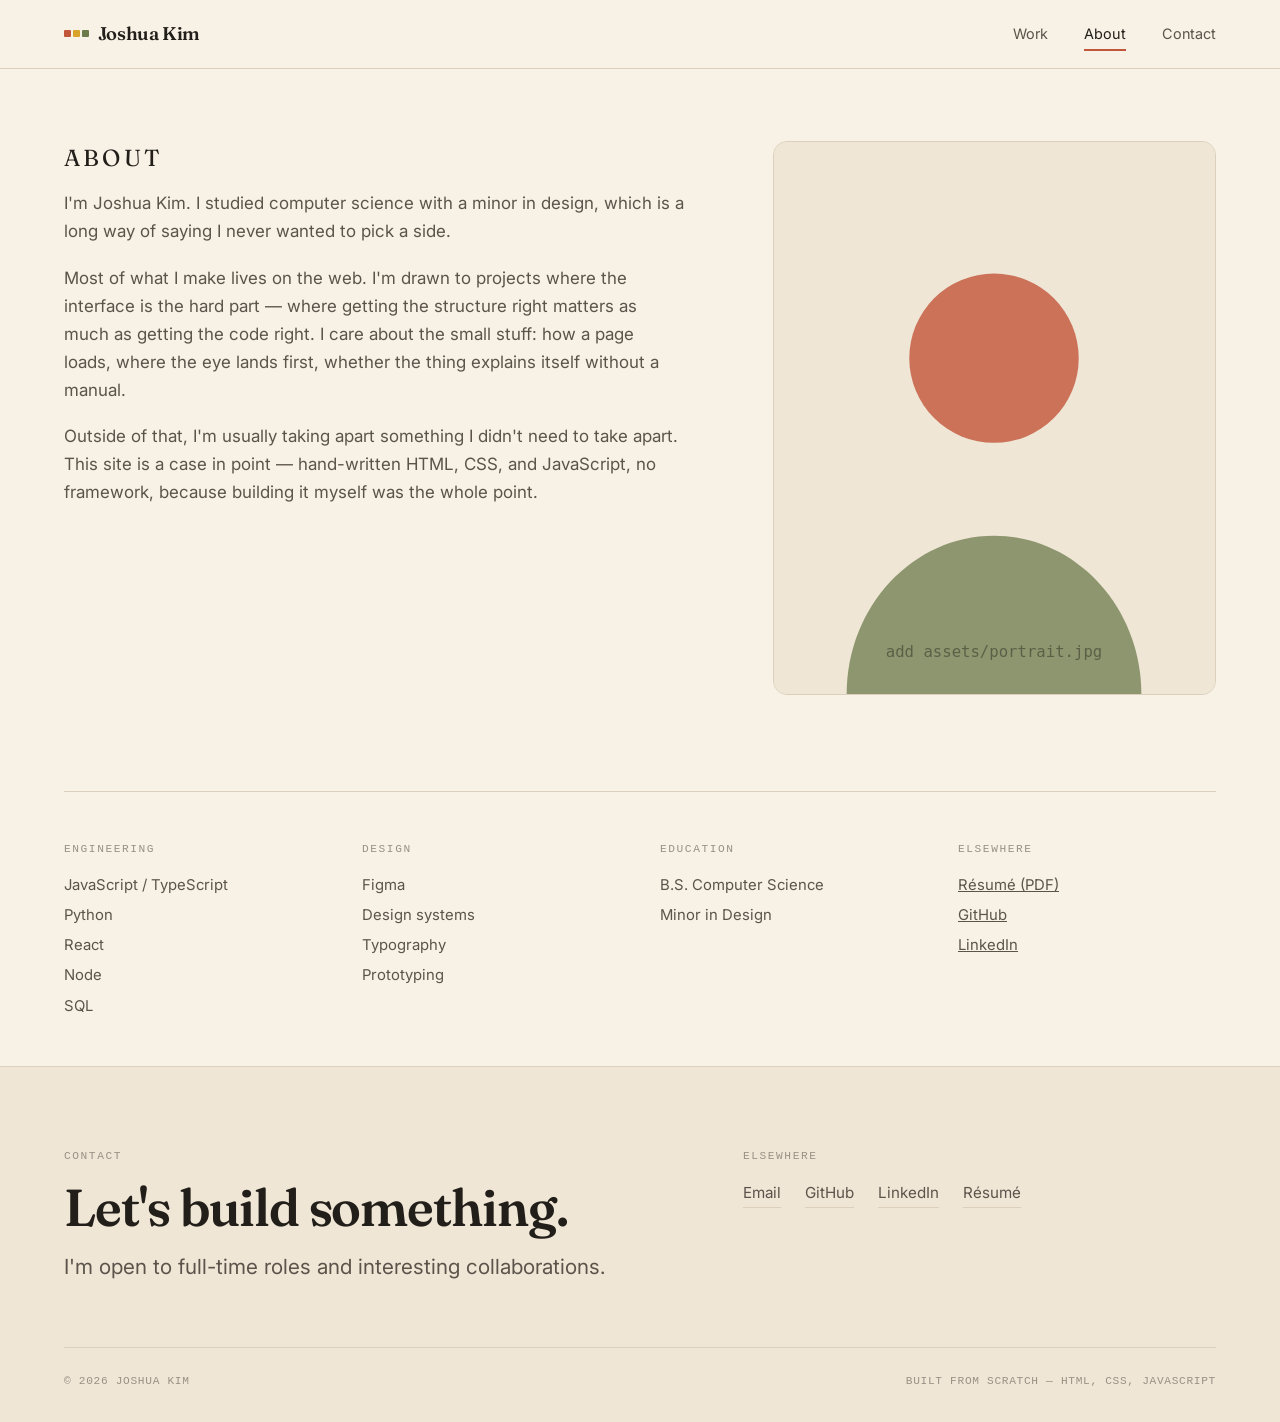
==== about.html @ 6b843e1d "Point LinkedIn links at the real profile URL taken from the resume PDF. Resume file itself is intent" ====
<!DOCTYPE html>
<html lang="en">
<head>
  <meta charset="utf-8">
  <meta name="viewport" content="width=device-width, initial-scale=1">
  <title>About — Joshua Kim</title>
  <meta name="description" content="Joshua Kim — computer science graduate with a design minor, building software with an eye for craft.">

  <link rel="canonical" href="https://joshuasiyoonkim.vercel.app/about">

  <meta property="og:title" content="About — Joshua Kim">
  <meta property="og:description" content="Computer science graduate with a design minor, building software with an eye for craft.">
  <meta property="og:type" content="profile">
  <meta property="og:url" content="https://joshuasiyoonkim.vercel.app/about">
  <meta property="og:image" content="https://joshuasiyoonkim.vercel.app/assets/og.png">
  <meta property="og:image:width" content="1200">
  <meta property="og:image:height" content="630">
  <meta name="twitter:card" content="summary_large_image">

  <link rel="icon" href="/assets/favicon.svg" type="image/svg+xml">
  <link rel="preconnect" href="https://fonts.googleapis.com">
  <link rel="preconnect" href="https://fonts.gstatic.com" crossorigin>
  <link href="https://fonts.googleapis.com/css2?family=Fraunces:ital,opsz,wght@0,9..144,400..700;1,9..144,400..700&family=Inter:wght@400;500&display=swap" rel="stylesheet">
  <link rel="stylesheet" href="/css/style.css">
</head>
<body>
  <a class="skip-link" href="#main">Skip to content</a>

  <header class="site-header">
    <div class="wrap">
      <a class="wordmark" href="/">
        <span class="blocks" aria-hidden="true"><i></i><i></i><i></i></span>
        Joshua Kim
      </a>
      <nav class="site-nav">
        <a href="/">Work</a>
        <a href="/about" aria-current="page">About</a>
        <a href="/#contact">Contact</a>
      </nav>
    </div>
  </header>

  <main id="main">
    <div class="wrap">
      <div class="about-layout">
        <div class="about-body">
          <p class="eyebrow">About</p>

          <!-- REPLACE: this is placeholder copy. Write it in your own
               voice — two or three paragraphs is plenty. -->
          <p>
            I'm Joshua Kim. I studied computer science with a minor in design,
            which is a long way of saying I never wanted to pick a side.
          </p>
          <p>
            Most of what I make lives on the web. I'm drawn to projects where
            the interface is the hard part — where getting the structure right
            matters as much as getting the code right. I care about the small
            stuff: how a page loads, where the eye lands first, whether the
            thing explains itself without a manual.
          </p>
          <p>
            Outside of that, I'm usually taking apart something I didn't need
            to take apart. This site is a case in point — hand-written HTML,
            CSS, and JavaScript, no framework, because building it myself was
            the whole point.
          </p>
        </div>

        <div class="portrait">
          <!-- REPLACE: drop a photo at assets/portrait.jpg -->
          <img src="/assets/portrait.svg" alt="Joshua Kim">
        </div>
      </div>
    </div>

    <div class="wrap">
      <div class="skill-grid">
        <div>
          <p class="eyebrow">Engineering</p>
          <ul>
            <li>JavaScript / TypeScript</li>
            <li>Python</li>
            <li>React</li>
            <li>Node</li>
            <li>SQL</li>
          </ul>
        </div>
        <div>
          <p class="eyebrow">Design</p>
          <ul>
            <li>Figma</li>
            <li>Design systems</li>
            <li>Typography</li>
            <li>Prototyping</li>
          </ul>
        </div>
        <div>
          <p class="eyebrow">Education</p>
          <ul>
            <li>B.S. Computer Science</li>
            <li>Minor in Design</li>
          </ul>
        </div>
        <div>
          <p class="eyebrow">Elsewhere</p>
          <ul>
            <li><a href="/assets/resume.pdf">Résumé (PDF)</a></li>
            <li><a href="https://github.com/joshuasiyoonkim" target="_blank" rel="noopener noreferrer">GitHub</a></li>
            <li><a href="https://www.linkedin.com/in/joshua-kim-383a74242/" target="_blank" rel="noopener noreferrer">LinkedIn</a></li>
          </ul>
        </div>
      </div>
    </div>
  </main>

  <footer class="site-footer">
    <div class="wrap">
      <div class="footer-grid">
        <div>
          <p class="eyebrow">Contact</p>
          <h2>Let's build something.</h2>
          <p class="hero-lede">
            I'm open to full-time roles and interesting collaborations.
          </p>
        </div>
        <div>
          <p class="eyebrow">Elsewhere</p>
          <div class="contact-links">
            <a href="mailto:joshuasiyoonkim@gmail.com">Email</a>
            <a href="https://github.com/joshuasiyoonkim" target="_blank" rel="noopener noreferrer">GitHub</a>
            <a href="https://www.linkedin.com/in/joshua-kim-383a74242/" target="_blank" rel="noopener noreferrer">LinkedIn</a>
            <a href="/assets/resume.pdf">Résumé</a>
          </div>
        </div>
      </div>

      <div class="colophon">
        <span>&copy; 2026 Joshua Kim</span>
        <span>Built from scratch — HTML, CSS, JavaScript</span>
      </div>
    </div>
  </footer>
</body>
</html>
---- css/style.css ----
/* ============================================================
   Joshua Kim — portfolio
   Warm & graphic: cream ground, color blocks, serif/sans pairing.

   Sections of this file:
     1.  Tokens (colors, type, spacing)
     2.  Base / reset
     3.  Layout helpers
     4.  Header + nav
     5.  Hero
     6.  Filters
     7.  Work grid
     8.  Project detail page
     9.  About page
     10. Footer
     11. Responsive
   ============================================================ */

/* ---------- 1. Tokens -------------------------------------- */
:root {
  /* Ground + ink */
  --paper:        #F7F1E6;
  --paper-2:      #EFE6D6;
  --card:         #FFFCF6;
  --ink:          #221E19;
  --ink-soft:     #5C544A;
  --ink-faint:    #9A9084;
  --rule:         #DCD0BC;

  /* Accent family — used for project color blocks */
  --clay:         #C2563A;
  --olive:        #6D7B4B;
  --mustard:      #D9A22B;
  --plum:         #7B4A62;
  --sky:          #46688F;
  --ink-accent:   #2E2A25;

  /* The site-wide primary accent */
  --accent:       var(--clay);
  --accent-ink:   #FFFCF6;

  /* Type */
  --display: "Fraunces", "Iowan Old Style", Georgia, serif;
  --sans: "Inter", -apple-system, BlinkMacSystemFont, "Segoe UI", Roboto, sans-serif;
  --mono: "SFMono-Regular", ui-monospace, Menlo, Consolas, monospace;

  /* Spacing */
  --gap: 1.5rem;
  --pad-page: clamp(1.25rem, 5vw, 4.5rem);
  --max: 1280px;

  /* Motion */
  --ease: cubic-bezier(0.2, 0.7, 0.3, 1);
}

@media (prefers-color-scheme: dark) {
  :root {
    --paper:      #17150F;
    --paper-2:    #201D16;
    --card:       #221E17;
    --ink:        #F2EADC;
    --ink-soft:   #B8AE9D;
    --ink-faint:  #7C7264;
    --rule:       #38322A;

    --clay:       #D96C4C;
    --olive:      #8B9A63;
    --mustard:    #E2AF43;
    --plum:       #9C6180;
    --sky:        #6389B5;
    --ink-accent: #E8E0D2;

    --accent-ink: #17150F;
  }
}

/* ---------- 2. Base ---------------------------------------- */
*, *::before, *::after { box-sizing: border-box; }

html { -webkit-text-size-adjust: 100%; scroll-behavior: smooth; }

body {
  margin: 0;
  background: var(--paper);
  color: var(--ink);
  font-family: var(--sans);
  font-size: 1rem;
  line-height: 1.65;
  -webkit-font-smoothing: antialiased;
  text-rendering: optimizeLegibility;
}

h1, h2, h3, h4 {
  font-family: var(--display);
  font-weight: 600;
  line-height: 1.05;
  letter-spacing: -0.02em;
  margin: 0;
  font-variation-settings: "SOFT" 20, "WONK" 1;
}

p { margin: 0 0 1.1em; }
p:last-child { margin-bottom: 0; }

a { color: inherit; }

img { max-width: 100%; height: auto; display: block; }

::selection { background: var(--accent); color: var(--accent-ink); }

:focus-visible {
  outline: 2px solid var(--accent);
  outline-offset: 3px;
  border-radius: 2px;
}

.skip-link {
  position: absolute;
  left: -9999px;
  top: 0;
  background: var(--ink);
  color: var(--paper);
  padding: 0.75rem 1.25rem;
  z-index: 100;
}
.skip-link:focus { left: 0; }

/* ---------- 3. Layout -------------------------------------- */
.wrap {
  width: 100%;
  max-width: var(--max);
  margin-inline: auto;
  padding-inline: var(--pad-page);
}

.rule {
  border: 0;
  border-top: 1px solid var(--rule);
  margin: 0;
}

/* Small mono label used above section headings */
.eyebrow {
  font-family: var(--mono);
  font-size: 0.7rem;
  letter-spacing: 0.14em;
  text-transform: uppercase;
  color: var(--ink-faint);
  margin: 0 0 0.9rem;
}

/* ---------- 4. Header -------------------------------------- */
.site-header {
  position: sticky;
  top: 0;
  z-index: 50;
  background: color-mix(in srgb, var(--paper) 88%, transparent);
  backdrop-filter: blur(10px);
  border-bottom: 1px solid var(--rule);
}

.site-header .wrap {
  display: flex;
  align-items: center;
  justify-content: space-between;
  gap: var(--gap);
  min-height: 68px;
}

.wordmark {
  font-family: var(--display);
  font-size: 1.15rem;
  font-weight: 600;
  letter-spacing: -0.02em;
  text-decoration: none;
  display: inline-flex;
  align-items: center;
  gap: 0.55rem;
}

/* The little stacked color squares next to the name */
.wordmark .blocks {
  display: inline-grid;
  grid-template-columns: repeat(3, 7px);
  gap: 2px;
}
.wordmark .blocks i { display: block; height: 7px; border-radius: 1px; }
.wordmark .blocks i:nth-child(1) { background: var(--clay); }
.wordmark .blocks i:nth-child(2) { background: var(--mustard); }
.wordmark .blocks i:nth-child(3) { background: var(--olive); }

.site-nav {
  display: flex;
  align-items: center;
  gap: clamp(1rem, 3vw, 2.25rem);
  font-size: 0.9rem;
}

.site-nav a {
  text-decoration: none;
  color: var(--ink-soft);
  padding-block: 0.4rem;
  position: relative;
  transition: color 0.2s var(--ease);
}
.site-nav a::after {
  content: "";
  position: absolute;
  left: 0; right: 0; bottom: 0.1rem;
  height: 1.5px;
  background: var(--accent);
  transform: scaleX(0);
  transform-origin: left;
  transition: transform 0.28s var(--ease);
}
.site-nav a:hover { color: var(--ink); }
.site-nav a:hover::after,
.site-nav a[aria-current="page"]::after { transform: scaleX(1); }
.site-nav a[aria-current="page"] { color: var(--ink); }

/* ---------- 5. Hero ---------------------------------------- */
.hero {
  padding-block: clamp(3.5rem, 11vw, 8rem) clamp(2.5rem, 7vw, 5rem);
}

.hero-grid {
  display: grid;
  grid-template-columns: minmax(0, 1.35fr) minmax(0, 1fr);
  gap: clamp(2rem, 6vw, 5rem);
  align-items: end;
}

.hero h1 {
  font-size: clamp(2.75rem, 9vw, 6.5rem);
  margin-bottom: 1.5rem;
}

/* The accent word inside the headline */
.hero h1 em {
  font-style: italic;
  color: var(--accent);
}

.hero-lede {
  font-size: clamp(1.05rem, 1.9vw, 1.3rem);
  color: var(--ink-soft);
  max-width: 46ch;
  line-height: 1.55;
}

.hero-meta {
  font-family: var(--mono);
  font-size: 0.72rem;
  letter-spacing: 0.1em;
  text-transform: uppercase;
  color: var(--ink-faint);
  display: grid;
  gap: 0.55rem;
  margin: 0;
}
.hero-meta > div { display: flex; gap: 0.75rem; }
.hero-meta dt { color: var(--ink-faint); min-width: 5.5rem; margin: 0; }
.hero-meta dd { color: var(--ink); margin: 0; }

/* Decorative stack of color bars */
.bar-stack {
  display: grid;
  grid-template-columns: repeat(6, 1fr);
  gap: 6px;
  height: 10px;
  margin-top: 2.5rem;
}
.bar-stack i { display: block; border-radius: 2px; }
.bar-stack i:nth-child(1) { background: var(--clay); }
.bar-stack i:nth-child(2) { background: var(--mustard); }
.bar-stack i:nth-child(3) { background: var(--olive); }
.bar-stack i:nth-child(4) { background: var(--sky); }
.bar-stack i:nth-child(5) { background: var(--plum); }
.bar-stack i:nth-child(6) { background: var(--ink-accent); }

/* ---------- 6. Filters ------------------------------------- */
.work-head {
  display: flex;
  flex-wrap: wrap;
  align-items: baseline;
  justify-content: space-between;
  gap: 1.25rem;
  padding-block: clamp(2rem, 5vw, 3.25rem) 1.5rem;
}

.work-head h2 {
  font-size: clamp(1.6rem, 3.5vw, 2.4rem);
}

.filters {
  display: flex;
  flex-wrap: wrap;
  gap: 0.5rem;
}

.filter {
  font-family: var(--sans);
  font-size: 0.8rem;
  letter-spacing: 0.01em;
  color: var(--ink-soft);
  background: transparent;
  border: 1px solid var(--rule);
  border-radius: 999px;
  padding: 0.42rem 0.95rem;
  cursor: pointer;
  transition: color 0.2s var(--ease), background 0.2s var(--ease),
              border-color 0.2s var(--ease);
}
.filter:hover {
  border-color: var(--ink-faint);
  color: var(--ink);
}
.filter[aria-pressed="true"] {
  background: var(--ink);
  border-color: var(--ink);
  color: var(--paper);
}

/* ---------- 7. Work grid ----------------------------------- */
.work-grid {
  display: grid;
  grid-template-columns: repeat(auto-fill, minmax(min(100%, 330px), 1fr));
  gap: clamp(1.5rem, 3vw, 2.5rem);
  padding: 0 0 clamp(3rem, 8vw, 6rem);
  list-style: none;
  margin: 0;
}

.card {
  position: relative;
  display: flex;
  flex-direction: column;
  background: var(--card);
  border: 1px solid var(--rule);
  border-radius: 14px;
  overflow: hidden;
  transition: transform 0.35s var(--ease), box-shadow 0.35s var(--ease),
              border-color 0.35s var(--ease);
}

.card:hover {
  transform: translateY(-5px);
  border-color: color-mix(in srgb, var(--card-accent, var(--clay)) 45%, var(--rule));
  box-shadow: 0 14px 34px -18px color-mix(in srgb, var(--ink) 55%, transparent);
}

/* The whole card is clickable via a stretched link on the title */
.card-link::after {
  content: "";
  position: absolute;
  inset: 0;
  z-index: 1;
}

.card-media {
  position: relative;
  aspect-ratio: 4 / 3;
  background: var(--card-accent, var(--clay));
  overflow: hidden;
}
.card-media img {
  width: 100%;
  height: 100%;
  object-fit: cover;
  transition: transform 0.5s var(--ease);
}
.card:hover .card-media img { transform: scale(1.035); }

.card-year {
  position: absolute;
  top: 0.85rem;
  right: 0.85rem;
  font-family: var(--mono);
  font-size: 0.68rem;
  letter-spacing: 0.08em;
  background: color-mix(in srgb, var(--card) 90%, transparent);
  color: var(--ink);
  padding: 0.22rem 0.5rem;
  border-radius: 5px;
  backdrop-filter: blur(4px);
}

.card-body {
  padding: 1.25rem 1.35rem 1.45rem;
  display: flex;
  flex-direction: column;
  gap: 0.6rem;
  flex: 1;
}

.card-body h3 {
  font-size: 1.4rem;
  letter-spacing: -0.015em;
}
.card-body h3 a { text-decoration: none; }

.card-summary {
  color: var(--ink-soft);
  font-size: 0.92rem;
  line-height: 1.55;
  flex: 1;
}

.tag-row {
  display: flex;
  flex-wrap: wrap;
  gap: 0.4rem;
  margin-top: 0.15rem;
}

.tag {
  font-family: var(--mono);
  font-size: 0.66rem;
  letter-spacing: 0.07em;
  text-transform: uppercase;
  color: var(--ink-soft);
  background: var(--paper-2);
  border-radius: 4px;
  padding: 0.22rem 0.5rem;
}

.card-cta {
  font-family: var(--mono);
  font-size: 0.7rem;
  letter-spacing: 0.1em;
  text-transform: uppercase;
  color: var(--card-accent, var(--clay));
  display: inline-flex;
  align-items: center;
  gap: 0.4rem;
  margin-top: 0.35rem;
}
.card-cta span { transition: transform 0.3s var(--ease); }
.card:hover .card-cta span { transform: translateX(4px); }

/* Shown when a filter matches nothing */
.empty {
  grid-column: 1 / -1;
  text-align: center;
  padding: 4rem 1rem;
  color: var(--ink-faint);
  font-family: var(--mono);
  font-size: 0.85rem;
  letter-spacing: 0.06em;
}

/* ---------- 8. Project detail ------------------------------ */
.back-link {
  display: inline-flex;
  align-items: center;
  gap: 0.5rem;
  font-family: var(--mono);
  font-size: 0.72rem;
  letter-spacing: 0.1em;
  text-transform: uppercase;
  color: var(--ink-soft);
  text-decoration: none;
  padding-block: clamp(1.75rem, 4vw, 3rem) 0;
  transition: color 0.2s var(--ease);
}
.back-link:hover { color: var(--accent); }
.back-link span { transition: transform 0.25s var(--ease); }
.back-link:hover span { transform: translateX(-3px); }

.project-head {
  padding-block: clamp(1.5rem, 4vw, 2.75rem) clamp(2rem, 5vw, 3.25rem);
}

.project-head h1 {
  font-size: clamp(2.25rem, 7vw, 4.75rem);
  margin-bottom: 1.1rem;
}

.project-overview {
  font-size: clamp(1.05rem, 1.8vw, 1.25rem);
  color: var(--ink-soft);
  max-width: 60ch;
  line-height: 1.6;
}

.project-hero {
  aspect-ratio: 16 / 9;
  border-radius: 16px;
  overflow: hidden;
  background: var(--project-accent, var(--clay));
  border: 1px solid var(--rule);
}
.project-hero img { width: 100%; height: 100%; object-fit: cover; }

.project-layout {
  display: grid;
  grid-template-columns: minmax(0, 1fr) 250px;
  gap: clamp(2.5rem, 6vw, 5rem);
  align-items: start;
  padding-block: clamp(2.5rem, 6vw, 4.5rem) clamp(3rem, 8vw, 6rem);
}

.project-section { margin-bottom: clamp(2.5rem, 5vw, 3.75rem); }
.project-section:last-child { margin-bottom: 0; }

.project-section h2 {
  font-size: clamp(1.4rem, 2.8vw, 2rem);
  margin-bottom: 0.9rem;
}

.project-section p {
  color: var(--ink-soft);
  max-width: 68ch;
  font-size: 1.02rem;
}

.project-section figure { margin: 1.75rem 0 0; }
.project-section figure img {
  width: 100%;
  border-radius: 12px;
  border: 1px solid var(--rule);
  background: var(--paper-2);
}
.project-section figcaption {
  font-family: var(--mono);
  font-size: 0.72rem;
  letter-spacing: 0.04em;
  color: var(--ink-faint);
  margin-top: 0.7rem;
}

/* Sidebar */
.project-aside {
  position: sticky;
  top: 92px;
  display: grid;
  gap: 1.75rem;
  font-size: 0.9rem;
}

.aside-block h3 {
  font-family: var(--mono);
  font-size: 0.68rem;
  font-weight: 500;
  letter-spacing: 0.14em;
  text-transform: uppercase;
  color: var(--ink-faint);
  margin-bottom: 0.6rem;
}

.aside-block p { color: var(--ink); font-size: 0.95rem; }

.stack-list {
  list-style: none;
  margin: 0;
  padding: 0;
  display: flex;
  flex-wrap: wrap;
  gap: 0.4rem;
}

.btn-row { display: grid; gap: 0.6rem; }

.btn {
  display: inline-flex;
  align-items: center;
  justify-content: space-between;
  gap: 0.75rem;
  padding: 0.7rem 1rem;
  border-radius: 8px;
  border: 1px solid var(--ink);
  background: var(--ink);
  color: var(--paper);
  text-decoration: none;
  font-size: 0.88rem;
  transition: color 0.22s var(--ease), background 0.22s var(--ease),
              border-color 0.22s var(--ease);
}
.btn:hover { background: var(--accent); border-color: var(--accent); color: var(--accent-ink); }

.btn.secondary {
  background: transparent;
  color: var(--ink);
  border-color: var(--rule);
}
.btn.secondary:hover {
  background: transparent;
  border-color: var(--accent);
  color: var(--accent);
}

/* Prev / next project navigation */
.project-nav {
  display: grid;
  grid-template-columns: 1fr 1fr;
  gap: 1px;
  background: var(--rule);
  border-block: 1px solid var(--rule);
}
.project-nav a {
  background: var(--paper);
  padding: clamp(1.5rem, 4vw, 2.5rem) var(--pad-page);
  text-decoration: none;
  transition: background 0.25s var(--ease);
}
.project-nav a:hover { background: var(--paper-2); }
.project-nav .dir {
  font-family: var(--mono);
  font-size: 0.68rem;
  letter-spacing: 0.12em;
  text-transform: uppercase;
  color: var(--ink-faint);
  display: block;
  margin-bottom: 0.4rem;
}
.project-nav .name {
  font-family: var(--display);
  font-size: clamp(1.1rem, 2.2vw, 1.5rem);
  font-weight: 600;
}
.project-nav a.next { text-align: right; }
.project-nav a.is-empty { pointer-events: none; opacity: 0.35; }

/* ---------- 9. About --------------------------------------- */
.about-layout {
  display: grid;
  grid-template-columns: minmax(0, 1.4fr) minmax(0, 1fr);
  gap: clamp(2.5rem, 7vw, 5.5rem);
  padding-block: clamp(2.5rem, 6vw, 4.5rem) clamp(3rem, 8vw, 6rem);
  align-items: start;
}

.about-body p {
  font-size: 1.06rem;
  color: var(--ink-soft);
  max-width: 62ch;
}
.about-body p:first-of-type {
  font-size: clamp(1.15rem, 2.2vw, 1.45rem);
  color: var(--ink);
  line-height: 1.5;
  font-family: var(--display);
  font-weight: 400;
}

.portrait {
  border-radius: 14px;
  overflow: hidden;
  border: 1px solid var(--rule);
  background: var(--paper-2);
  aspect-ratio: 4 / 5;
}
.portrait img { width: 100%; height: 100%; object-fit: cover; }

.skill-grid {
  display: grid;
  grid-template-columns: repeat(auto-fit, minmax(180px, 1fr));
  gap: 2rem 2.5rem;
  padding-block: clamp(2rem, 5vw, 3rem);
  border-top: 1px solid var(--rule);
}
.skill-grid ul {
  list-style: none;
  margin: 0;
  padding: 0;
  display: grid;
  gap: 0.35rem;
  color: var(--ink-soft);
  font-size: 0.93rem;
}

/* ---------- 10. Footer ------------------------------------- */
.site-footer {
  border-top: 1px solid var(--rule);
  background: var(--paper-2);
  padding-block: clamp(3rem, 7vw, 5rem) 2rem;
}

.footer-grid {
  display: grid;
  grid-template-columns: minmax(0, 1.3fr) minmax(0, 1fr);
  gap: clamp(2rem, 5vw, 4rem);
  align-items: start;
}

.footer-grid h2 {
  font-size: clamp(1.9rem, 5vw, 3.25rem);
  margin-bottom: 1rem;
}

.contact-links {
  display: flex;
  flex-wrap: wrap;
  gap: 1.5rem;
  font-size: 0.95rem;
}
.contact-links a {
  color: var(--ink-soft);
  text-decoration: none;
  border-bottom: 1px solid var(--rule);
  padding-bottom: 2px;
  transition: color 0.2s var(--ease), border-color 0.2s var(--ease);
}
.contact-links a:hover { color: var(--accent); border-color: var(--accent); }

.colophon {
  margin-top: clamp(2.5rem, 6vw, 4rem);
  padding-top: 1.5rem;
  border-top: 1px solid var(--rule);
  display: flex;
  flex-wrap: wrap;
  justify-content: space-between;
  gap: 1rem;
  font-family: var(--mono);
  font-size: 0.7rem;
  letter-spacing: 0.06em;
  color: var(--ink-faint);
  text-transform: uppercase;
}

/* ---------- 11. Responsive --------------------------------- */
@media (max-width: 900px) {
  .hero-grid,
  .project-layout,
  .about-layout,
  .footer-grid {
    grid-template-columns: minmax(0, 1fr);
  }
  .project-aside {
    position: static;
    grid-template-columns: repeat(auto-fit, minmax(160px, 1fr));
    padding-top: 2rem;
    border-top: 1px solid var(--rule);
  }
  .about-layout .portrait { max-width: 320px; }
}

@media (max-width: 600px) {
  .site-nav { gap: 1.1rem; font-size: 0.85rem; }
  .work-head { flex-direction: column; align-items: flex-start; }
  .project-nav { grid-template-columns: 1fr; }
  .project-nav a.next { text-align: left; }
}

@media (prefers-reduced-motion: reduce) {
  *, *::before, *::after {
    animation-duration: 0.01ms !important;
    transition-duration: 0.01ms !important;
    scroll-behavior: auto !important;
  }
  .card:hover { transform: none; }
}
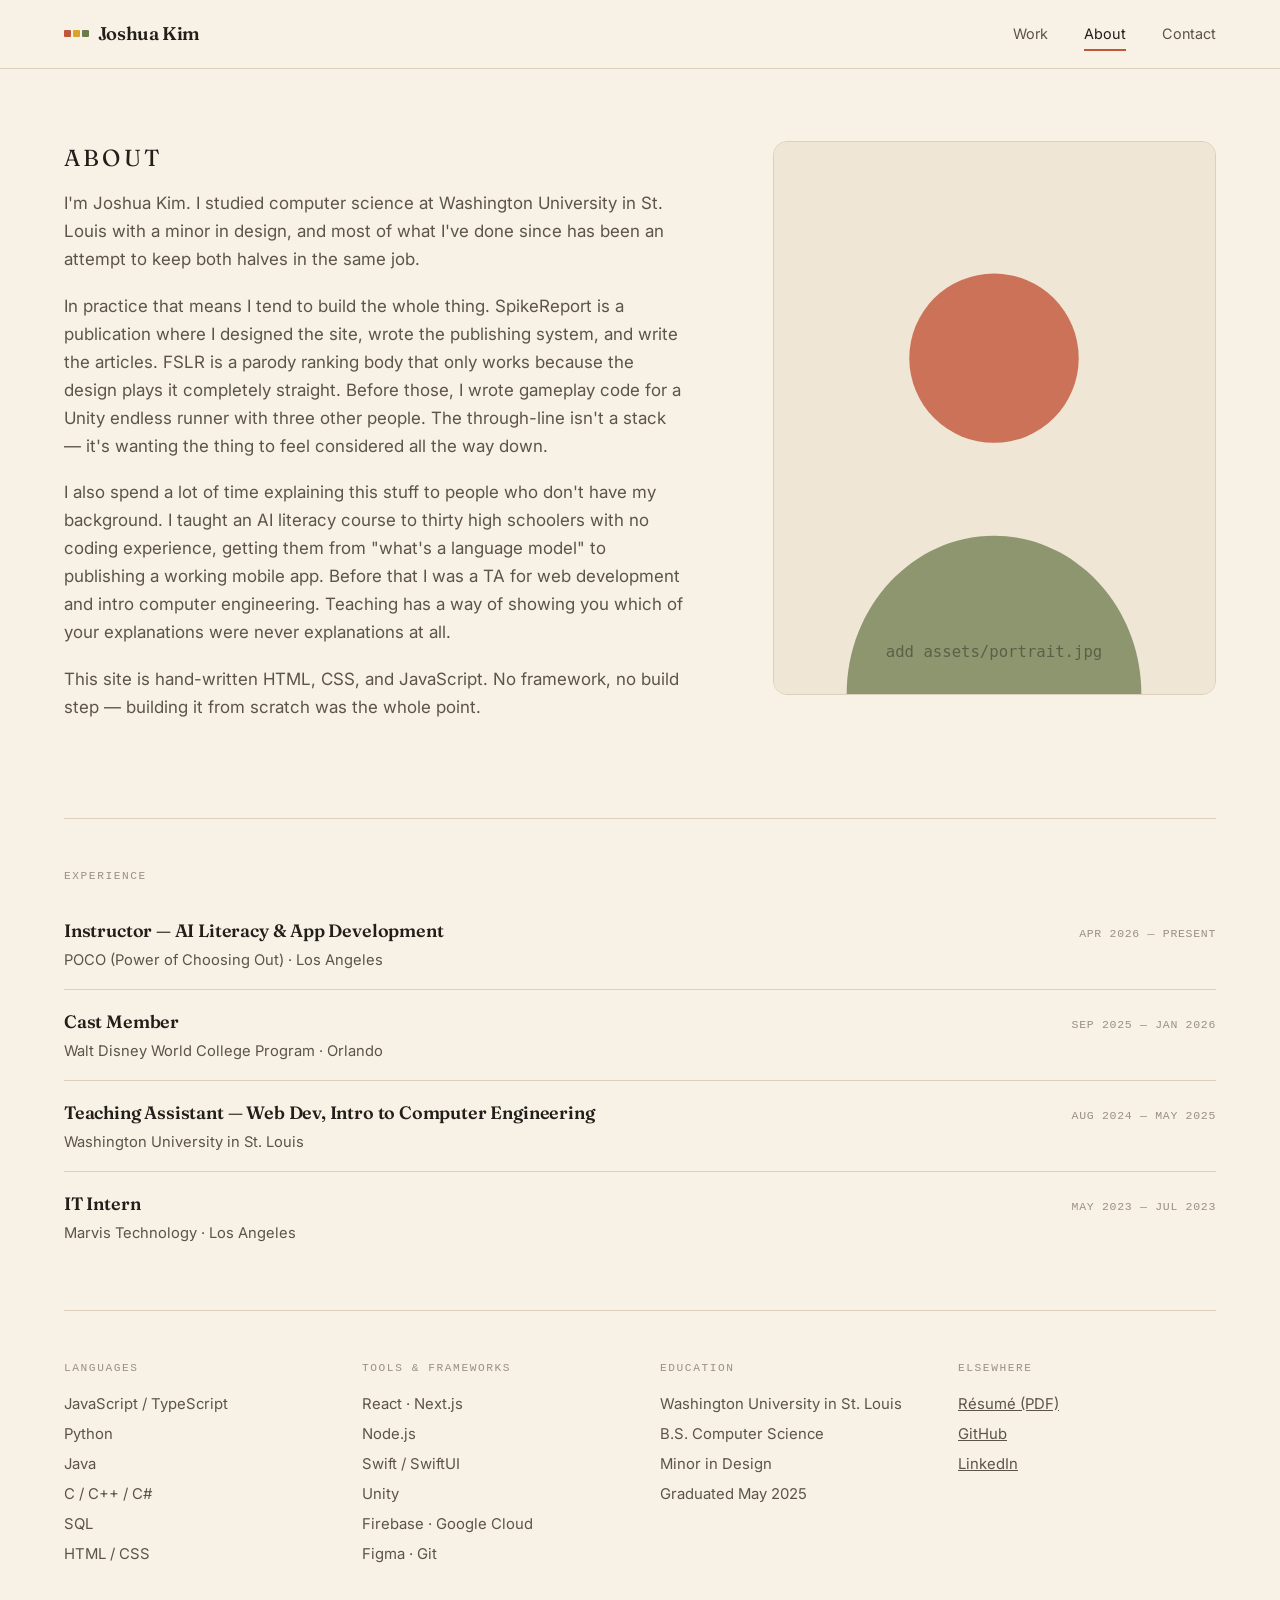
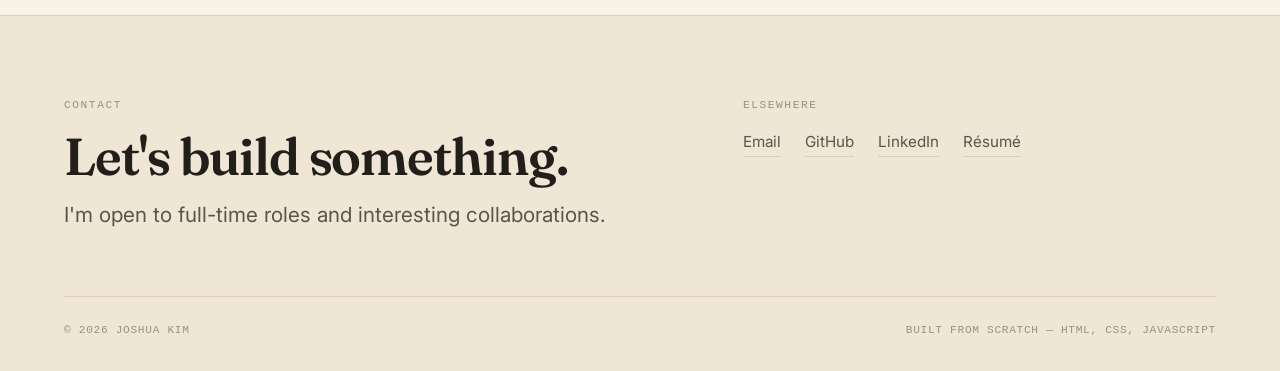
==== commit c64a591c: "Rewrite about page from resume facts Replaces placeholder bio and invented skill lists with real con" ====
--- a/about.html
+++ b/about.html
@@ -46,24 +46,35 @@
         <div class="about-body">
           <p class="eyebrow">About</p>
 
-          <!-- REPLACE: this is placeholder copy. Write it in your own
-               voice — two or three paragraphs is plenty. -->
+          <!-- DRAFT — written from your résumé. Every fact here is from that
+               document, but the voice is my best approximation of yours.
+               Read it as a starting point and make it sound like you. -->
           <p>
-            I'm Joshua Kim. I studied computer science with a minor in design,
-            which is a long way of saying I never wanted to pick a side.
+            I'm Joshua Kim. I studied computer science at Washington University
+            in St. Louis with a minor in design, and most of what I've done
+            since has been an attempt to keep both halves in the same job.
           </p>
           <p>
-            Most of what I make lives on the web. I'm drawn to projects where
-            the interface is the hard part — where getting the structure right
-            matters as much as getting the code right. I care about the small
-            stuff: how a page loads, where the eye lands first, whether the
-            thing explains itself without a manual.
+            In practice that means I tend to build the whole thing. SpikeReport
+            is a publication where I designed the site, wrote the publishing
+            system, and write the articles. FSLR is a parody ranking body that
+            only works because the design plays it completely straight. Before
+            those, I wrote gameplay code for a Unity endless runner with three
+            other people. The through-line isn't a stack — it's wanting the
+            thing to feel considered all the way down.
           </p>
           <p>
-            Outside of that, I'm usually taking apart something I didn't need
-            to take apart. This site is a case in point — hand-written HTML,
-            CSS, and JavaScript, no framework, because building it myself was
-            the whole point.
+            I also spend a lot of time explaining this stuff to people who
+            don't have my background. I taught an AI literacy course to thirty
+            high schoolers with no coding experience, getting them from
+            "what's a language model" to publishing a working mobile app. Before
+            that I was a TA for web development and intro computer engineering.
+            Teaching has a way of showing you which of your explanations were
+            never explanations at all.
+          </p>
+          <p>
+            This site is hand-written HTML, CSS, and JavaScript. No framework,
+            no build step — building it from scratch was the whole point.
           </p>
         </div>
 
@@ -75,31 +86,63 @@
     </div>
 
     <div class="wrap">
+      <!-- Experience — kept short on purpose. The résumé carries the detail. -->
+      <div class="experience">
+        <p class="eyebrow">Experience</p>
+        <ol class="exp-list">
+          <li>
+            <span class="exp-role">Instructor — AI Literacy &amp; App Development</span>
+            <span class="exp-org">POCO (Power of Choosing Out) · Los Angeles</span>
+            <span class="exp-when">Apr 2026 — Present</span>
+          </li>
+          <li>
+            <span class="exp-role">Cast Member</span>
+            <span class="exp-org">Walt Disney World College Program · Orlando</span>
+            <span class="exp-when">Sep 2025 — Jan 2026</span>
+          </li>
+          <li>
+            <span class="exp-role">Teaching Assistant — Web Dev, Intro to Computer Engineering</span>
+            <span class="exp-org">Washington University in St. Louis</span>
+            <span class="exp-when">Aug 2024 — May 2025</span>
+          </li>
+          <li>
+            <span class="exp-role">IT Intern</span>
+            <span class="exp-org">Marvis Technology · Los Angeles</span>
+            <span class="exp-when">May 2023 — Jul 2023</span>
+          </li>
+        </ol>
+      </div>
+
       <div class="skill-grid">
         <div>
-          <p class="eyebrow">Engineering</p>
+          <p class="eyebrow">Languages</p>
           <ul>
             <li>JavaScript / TypeScript</li>
             <li>Python</li>
-            <li>React</li>
-            <li>Node</li>
+            <li>Java</li>
+            <li>C / C++ / C#</li>
             <li>SQL</li>
+            <li>HTML / CSS</li>
           </ul>
         </div>
         <div>
-          <p class="eyebrow">Design</p>
+          <p class="eyebrow">Tools &amp; frameworks</p>
           <ul>
-            <li>Figma</li>
-            <li>Design systems</li>
-            <li>Typography</li>
-            <li>Prototyping</li>
+            <li>React · Next.js</li>
+            <li>Node.js</li>
+            <li>Swift / SwiftUI</li>
+            <li>Unity</li>
+            <li>Firebase · Google Cloud</li>
+            <li>Figma · Git</li>
           </ul>
         </div>
         <div>
           <p class="eyebrow">Education</p>
           <ul>
+            <li>Washington University in St. Louis</li>
             <li>B.S. Computer Science</li>
             <li>Minor in Design</li>
+            <li>Graduated May 2025</li>
           </ul>
         </div>
         <div>
--- a/css/style.css
+++ b/css/style.css
@@ -651,6 +651,60 @@
   aspect-ratio: 4 / 5;
 }
 .portrait img { width: 100%; height: 100%; object-fit: cover; }
+
+/* Experience list */
+.experience {
+  padding-block: clamp(2rem, 5vw, 3rem);
+  border-top: 1px solid var(--rule);
+}
+
+.exp-list {
+  list-style: none;
+  margin: 0;
+  padding: 0;
+  display: grid;
+  gap: 0;
+}
+
+.exp-list li {
+  display: grid;
+  grid-template-columns: minmax(0, 1fr) auto;
+  gap: 0.15rem 1.5rem;
+  padding-block: 1.05rem;
+  border-bottom: 1px solid var(--rule);
+  align-items: baseline;
+}
+.exp-list li:last-child { border-bottom: 0; }
+
+.exp-role {
+  font-family: var(--display);
+  font-size: 1.12rem;
+  font-weight: 600;
+  letter-spacing: -0.01em;
+  grid-column: 1;
+}
+
+.exp-org {
+  color: var(--ink-soft);
+  font-size: 0.92rem;
+  grid-column: 1;
+}
+
+.exp-when {
+  grid-column: 2;
+  grid-row: 1 / span 2;
+  font-family: var(--mono);
+  font-size: 0.72rem;
+  letter-spacing: 0.06em;
+  text-transform: uppercase;
+  color: var(--ink-faint);
+  white-space: nowrap;
+}
+
+@media (max-width: 560px) {
+  .exp-list li { grid-template-columns: minmax(0, 1fr); }
+  .exp-when { grid-column: 1; grid-row: auto; margin-top: 0.35rem; }
+}
 
 .skill-grid {
   display: grid;
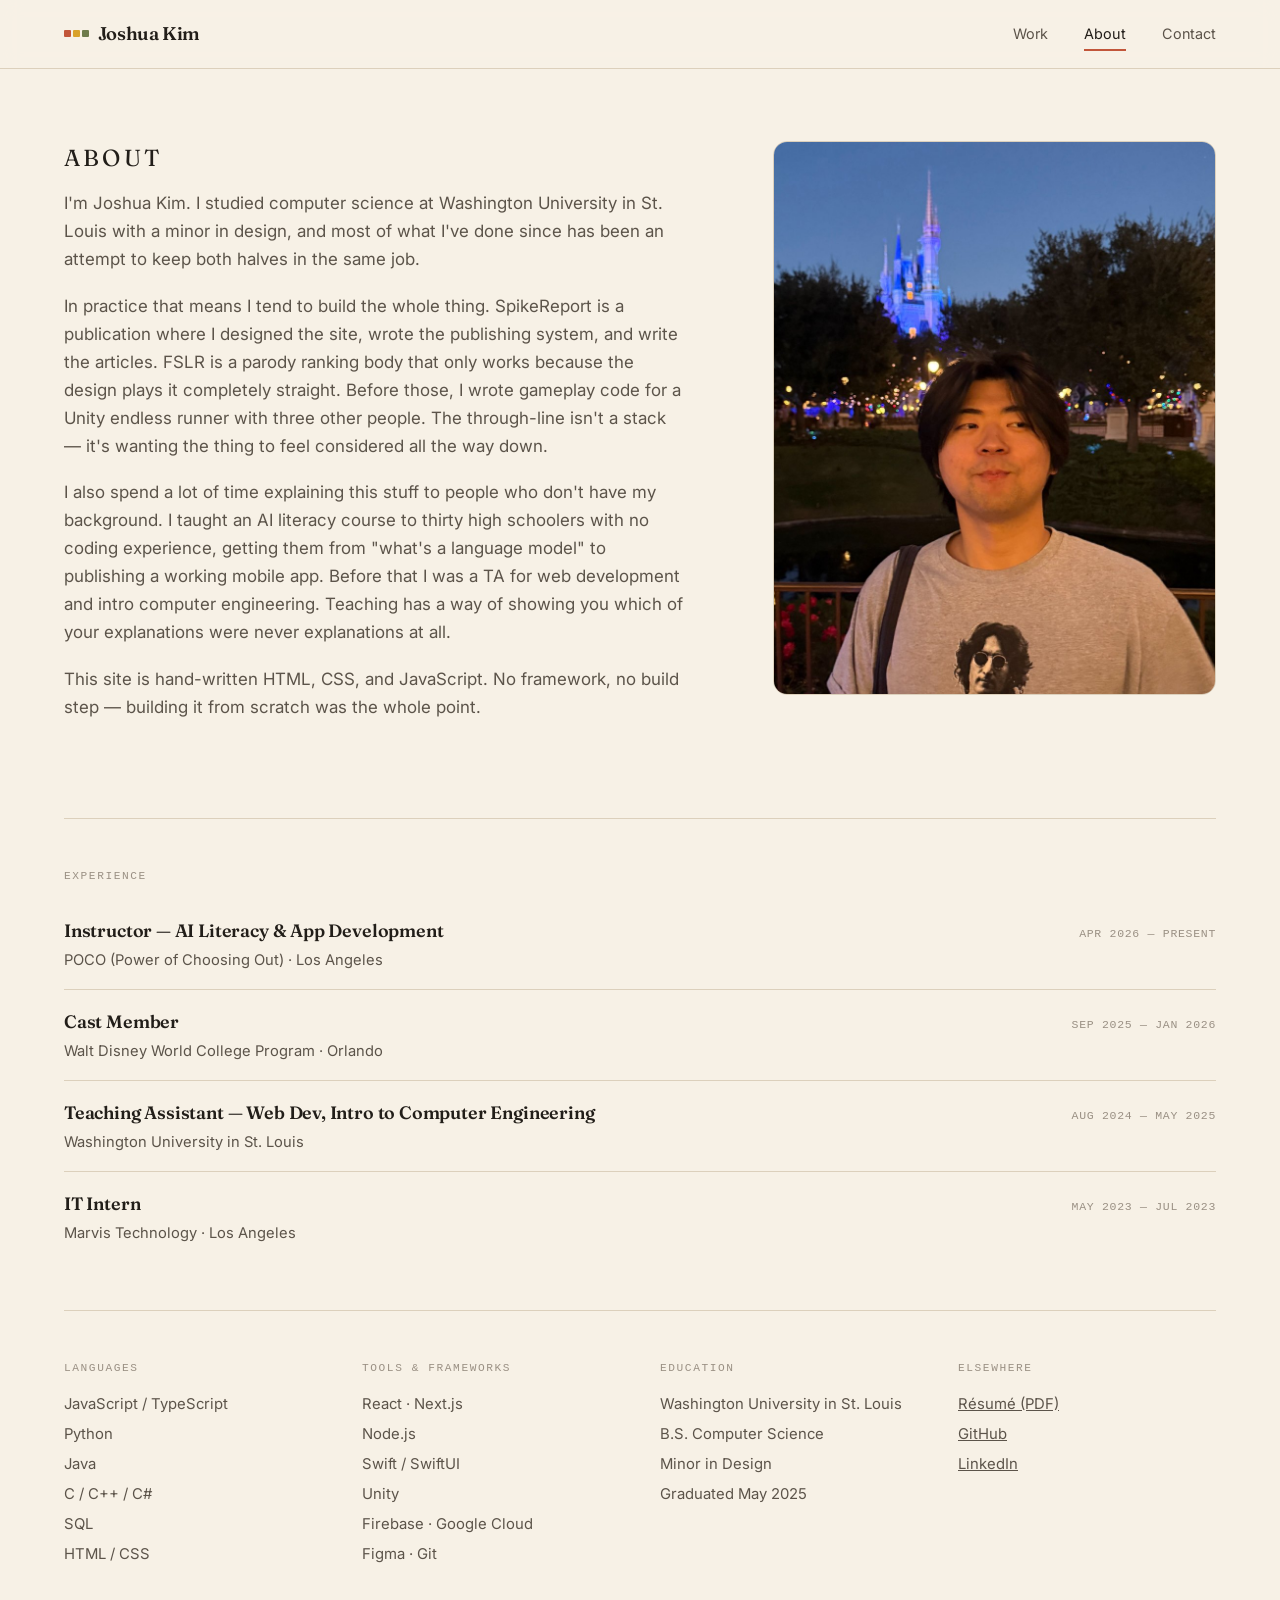
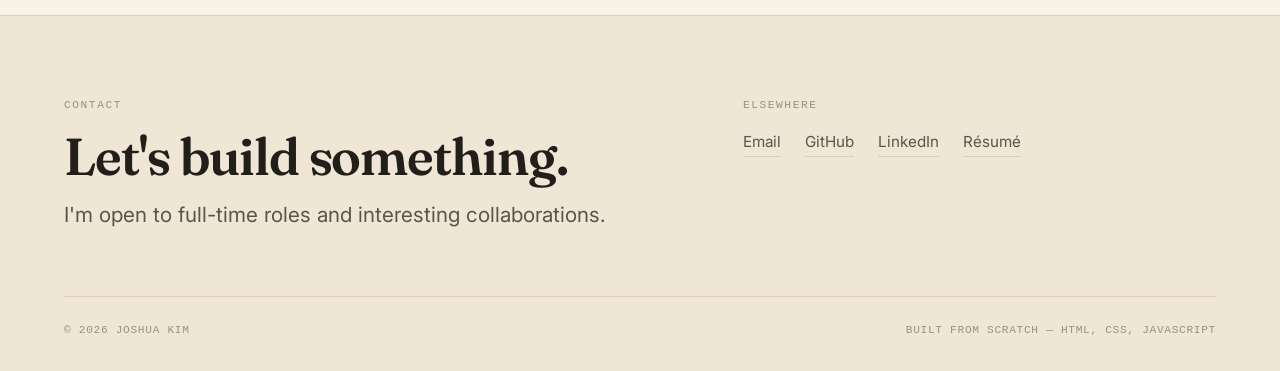
==== commit 1a4db497: "Add real portrait and publish resume Portrait cropped from 2160x2880 to a 900x1125 4:5 frame matchin" ====
--- a/about.html
+++ b/about.html
@@ -79,8 +79,9 @@
         </div>
 
         <div class="portrait">
-          <!-- REPLACE: drop a photo at assets/portrait.jpg -->
-          <img src="/assets/portrait.svg" alt="Joshua Kim">
+          <img src="/assets/portrait.jpg"
+               alt="Joshua Kim outside Cinderella Castle at Walt Disney World"
+               width="900" height="1125" loading="lazy">
         </div>
       </div>
     </div>
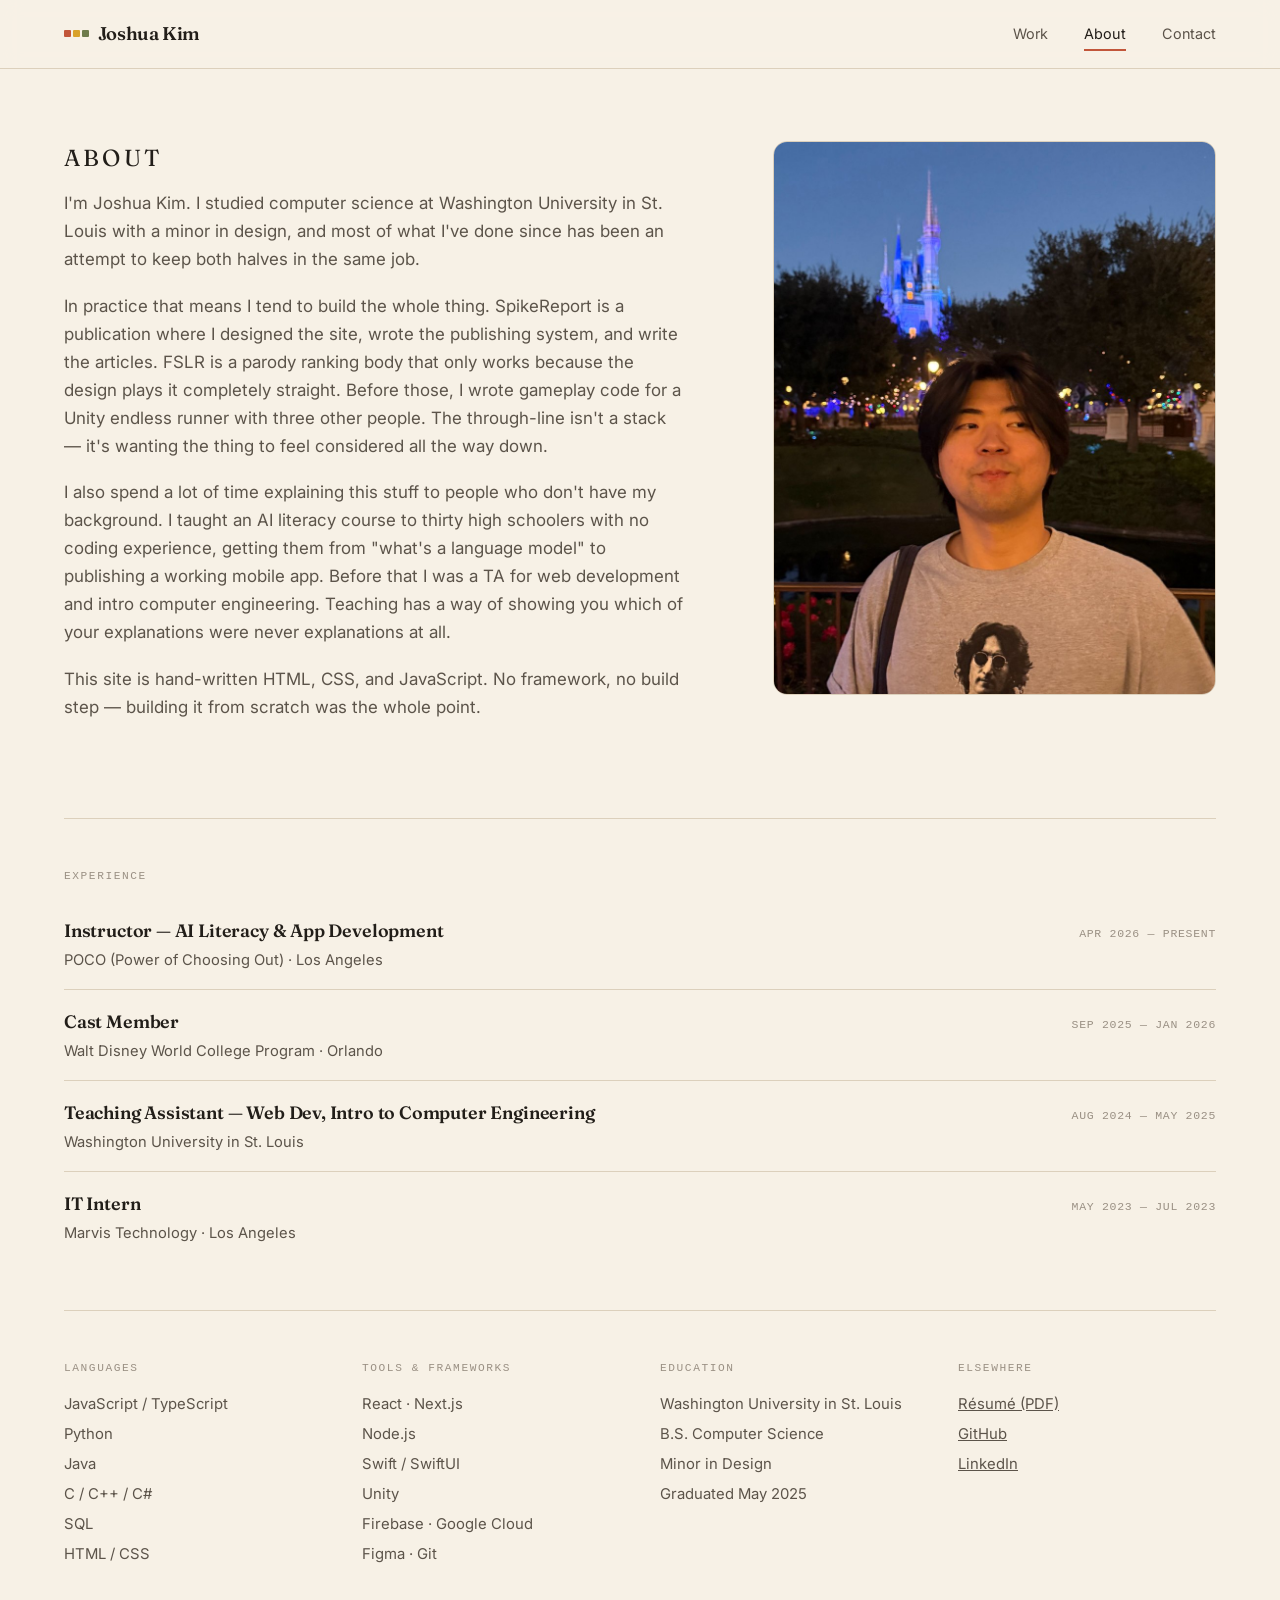
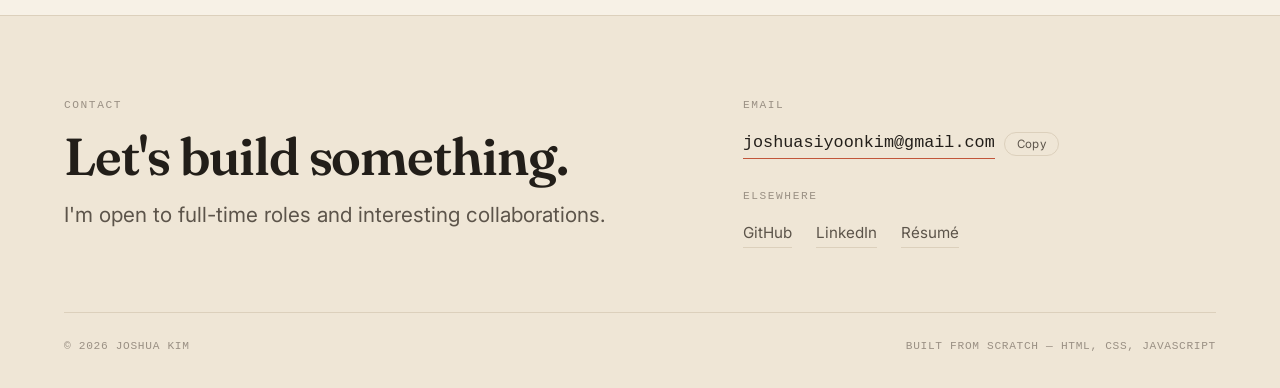
==== commit 9eef3e3a: "Show the email address instead of hiding it behind a link The footer linked the word "Email" via mai" ====
--- a/about.html
+++ b/about.html
@@ -169,9 +169,13 @@
           </p>
         </div>
         <div>
+          <p class="eyebrow">Email</p>
+          <p class="email-row">
+            <a class="email-link" href="mailto:joshuasiyoonkim@gmail.com">joshuasiyoonkim@gmail.com</a>
+          </p>
+
           <p class="eyebrow">Elsewhere</p>
           <div class="contact-links">
-            <a href="mailto:joshuasiyoonkim@gmail.com">Email</a>
             <a href="https://github.com/joshuasiyoonkim" target="_blank" rel="noopener noreferrer">GitHub</a>
             <a href="https://www.linkedin.com/in/joshua-kim-383a74242/" target="_blank" rel="noopener noreferrer">LinkedIn</a>
             <a href="/assets/resume.pdf">Résumé</a>
@@ -185,5 +189,6 @@
       </div>
     </div>
   </footer>
+  <script src="/js/contact.js"></script>
 </body>
 </html>
--- a/css/style.css
+++ b/css/style.css
@@ -406,11 +406,15 @@
   flex: 1;
 }
 
+/* This is a <ul>, so the UA default list padding and markers have to go —
+   without the reset the tags sit 40px right of the title and summary. */
 .tag-row {
+  list-style: none;
+  margin: 0;
+  padding: 0;
   display: flex;
   flex-wrap: wrap;
   gap: 0.4rem;
-  margin-top: 0.15rem;
 }
 
 .tag {
@@ -740,6 +744,52 @@
 .footer-grid h2 {
   font-size: clamp(1.9rem, 5vw, 3.25rem);
   margin-bottom: 1rem;
+}
+
+/* Email — shown in full, with an optional copy button added by
+   js/contact.js. Works without JavaScript; the button just won't appear. */
+.email-row {
+  display: flex;
+  align-items: center;
+  flex-wrap: wrap;
+  gap: 0.6rem;
+  margin: 0 0 1.75rem;
+}
+
+.email-link {
+  font-family: var(--mono);
+  font-size: clamp(0.9rem, 1.6vw, 1.05rem);
+  color: var(--ink);
+  text-decoration: none;
+  border-bottom: 1px solid var(--accent);
+  padding-bottom: 2px;
+  word-break: break-all;
+  transition: color 0.2s var(--ease);
+}
+.email-link:hover { color: var(--accent); }
+
+.copy-btn {
+  font-family: var(--sans);
+  font-size: 0.72rem;
+  letter-spacing: 0.04em;
+  color: var(--ink-soft);
+  background: transparent;
+  border: 1px solid var(--rule);
+  border-radius: 999px;
+  padding: 0.25rem 0.7rem;
+  cursor: pointer;
+  white-space: nowrap;
+  transition: color 0.2s var(--ease), border-color 0.2s var(--ease),
+              background 0.2s var(--ease);
+}
+.copy-btn:hover {
+  color: var(--ink);
+  border-color: var(--ink-faint);
+}
+.copy-btn.is-copied {
+  background: var(--accent);
+  border-color: var(--accent);
+  color: var(--accent-ink);
 }
 
 .contact-links {
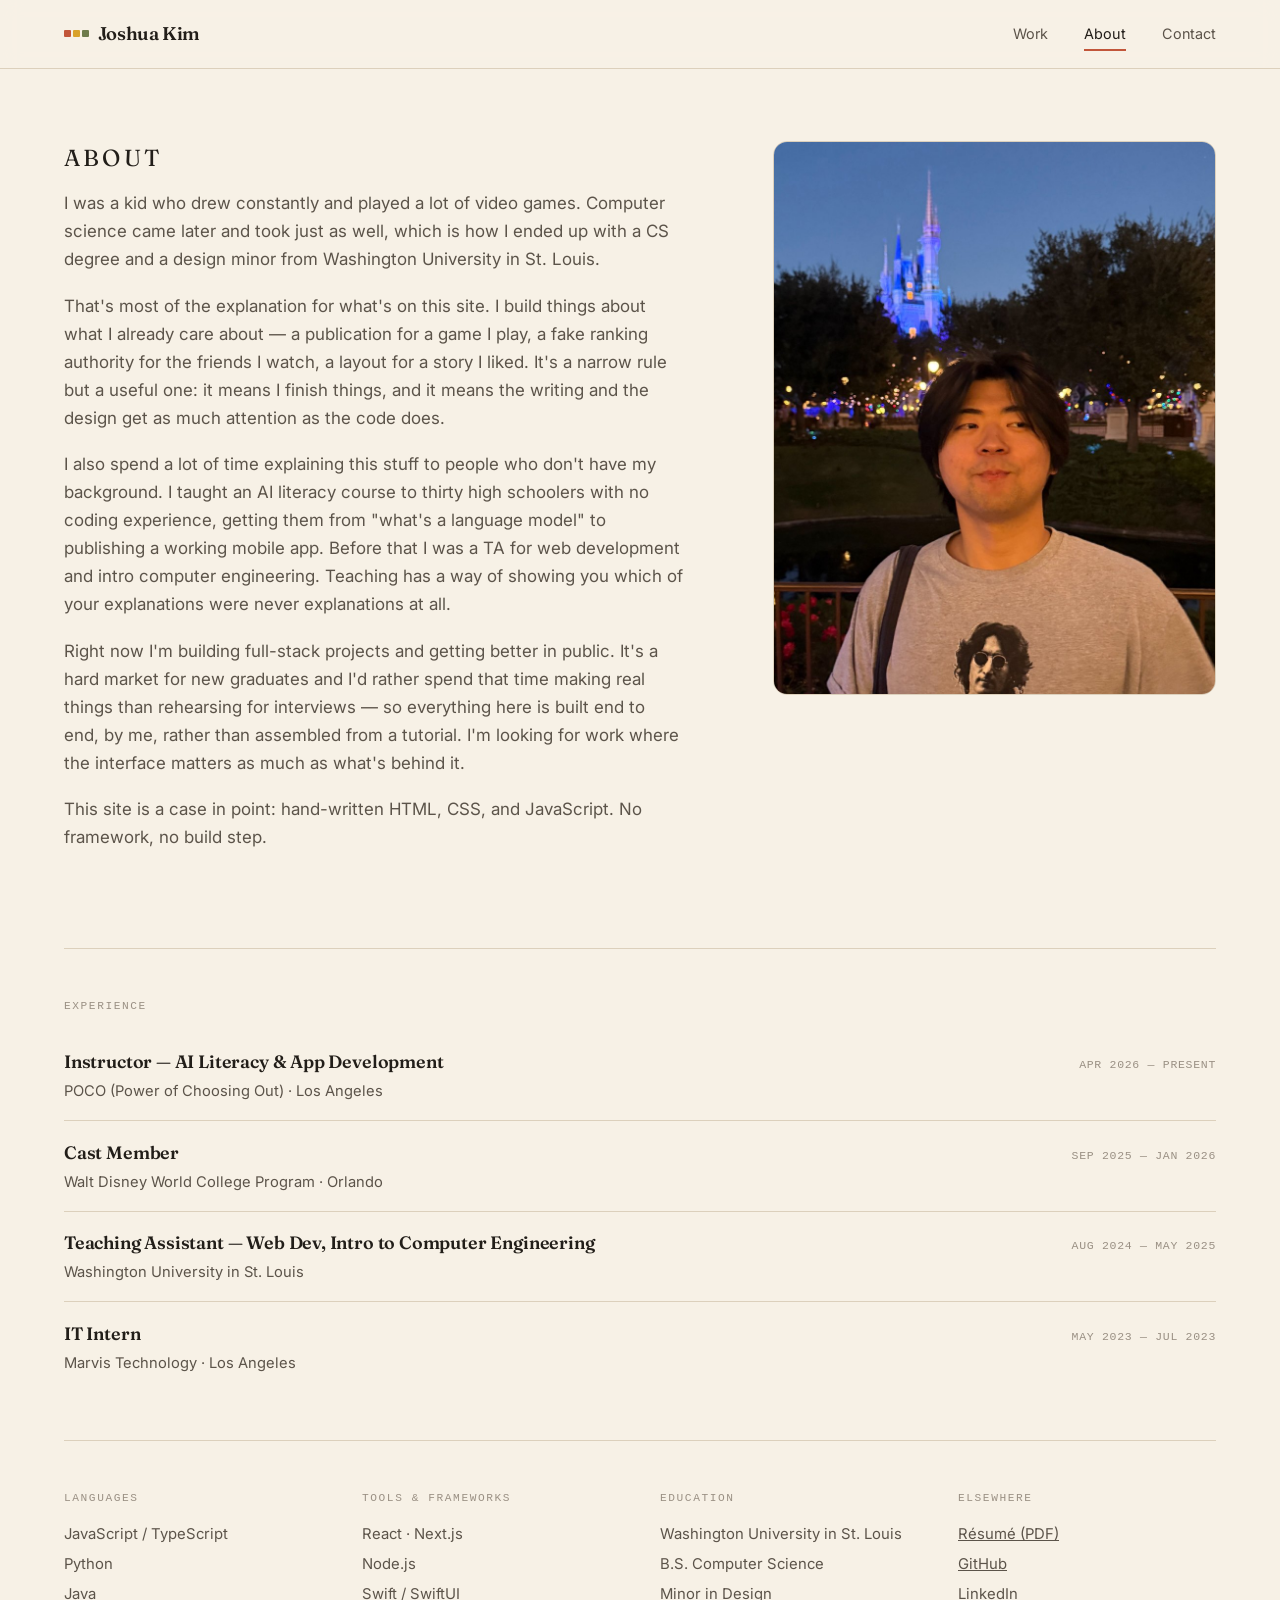
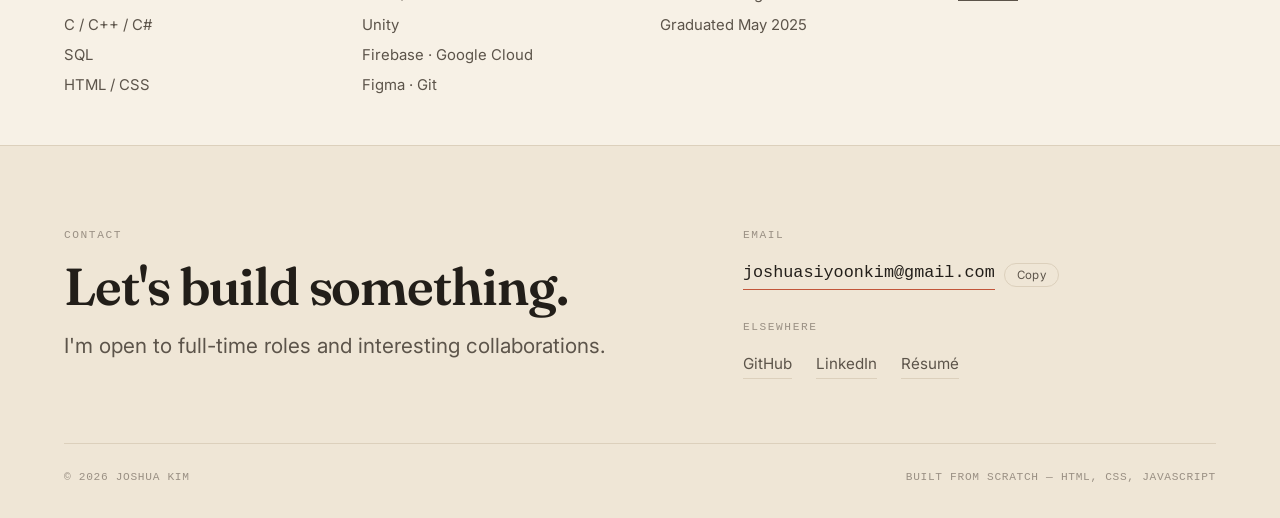
==== commit b0cb4238: "Rewrite the about page from Josh's own account Cuts the project recap - the work grid and case studi" ====
--- a/about.html
+++ b/about.html
@@ -46,22 +46,23 @@
         <div class="about-body">
           <p class="eyebrow">About</p>
 
-          <!-- DRAFT — written from your résumé. Every fact here is from that
-               document, but the voice is my best approximation of yours.
-               Read it as a starting point and make it sound like you. -->
-          <p>
-            I'm Joshua Kim. I studied computer science at Washington University
-            in St. Louis with a minor in design, and most of what I've done
-            since has been an attempt to keep both halves in the same job.
-          </p>
-          <p>
-            In practice that means I tend to build the whole thing. SpikeReport
-            is a publication where I designed the site, wrote the publishing
-            system, and write the articles. FSLR is a parody ranking body that
-            only works because the design plays it completely straight. Before
-            those, I wrote gameplay code for a Unity endless runner with three
-            other people. The through-line isn't a stack — it's wanting the
-            thing to feel considered all the way down.
+          <!-- Written from what Josh actually said about himself. Still his
+               to edit — but the shape is: who you are, why the work looks
+               the way it does, what you're doing now. The project recap that
+               used to live here was cut; the grid already does that job. -->
+          <p>
+            I was a kid who drew constantly and played a lot of video games.
+            Computer science came later and took just as well, which is how I
+            ended up with a CS degree and a design minor from Washington
+            University in St. Louis.
+          </p>
+          <p>
+            That's most of the explanation for what's on this site. I build
+            things about what I already care about — a publication for a game
+            I play, a fake ranking authority for the friends I watch, a layout
+            for a story I liked. It's a narrow rule but a useful one: it means
+            I finish things, and it means the writing and the design get as
+            much attention as the code does.
           </p>
           <p>
             I also spend a lot of time explaining this stuff to people who
@@ -73,8 +74,16 @@
             never explanations at all.
           </p>
           <p>
-            This site is hand-written HTML, CSS, and JavaScript. No framework,
-            no build step — building it from scratch was the whole point.
+            Right now I'm building full-stack projects and getting better in
+            public. It's a hard market for new graduates and I'd rather spend
+            that time making real things than rehearsing for interviews — so
+            everything here is built end to end, by me, rather than assembled
+            from a tutorial. I'm looking for work where the interface matters
+            as much as what's behind it.
+          </p>
+          <p>
+            This site is a case in point: hand-written HTML, CSS, and
+            JavaScript. No framework, no build step.
           </p>
         </div>
 
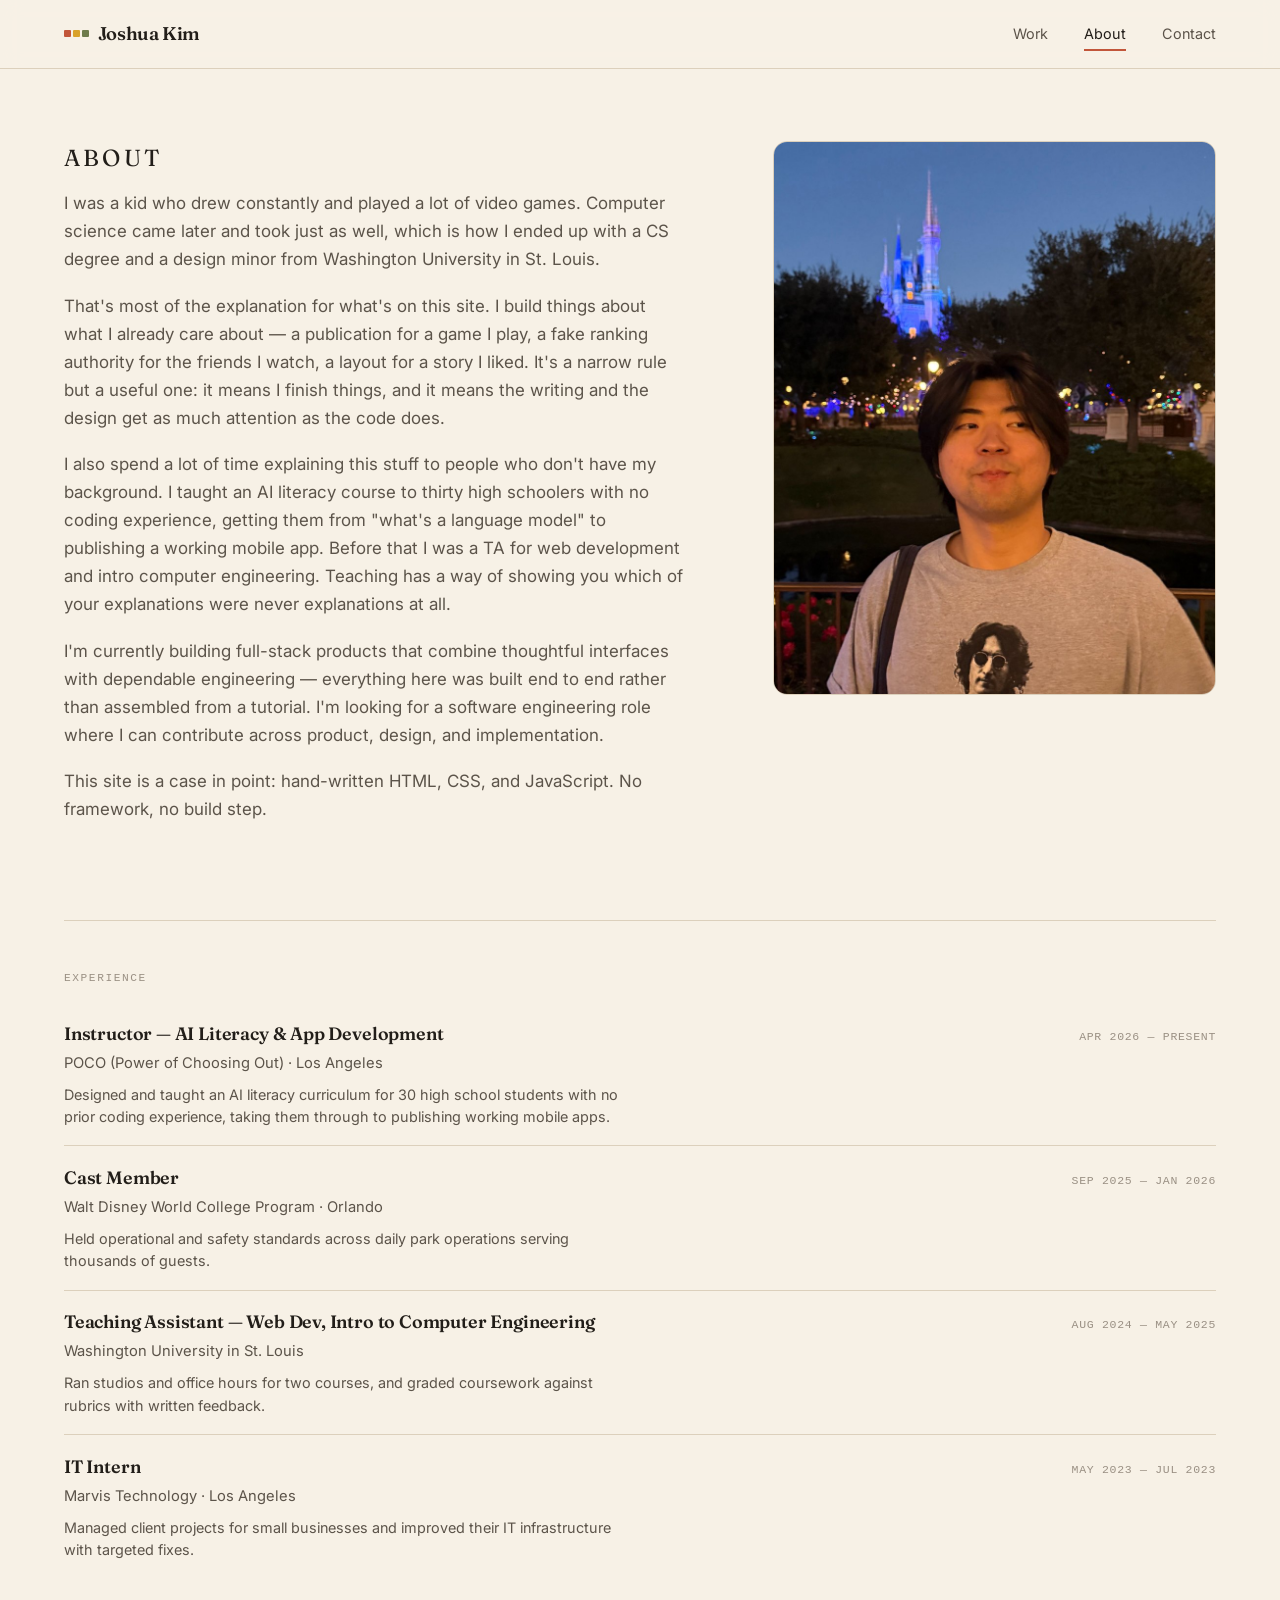
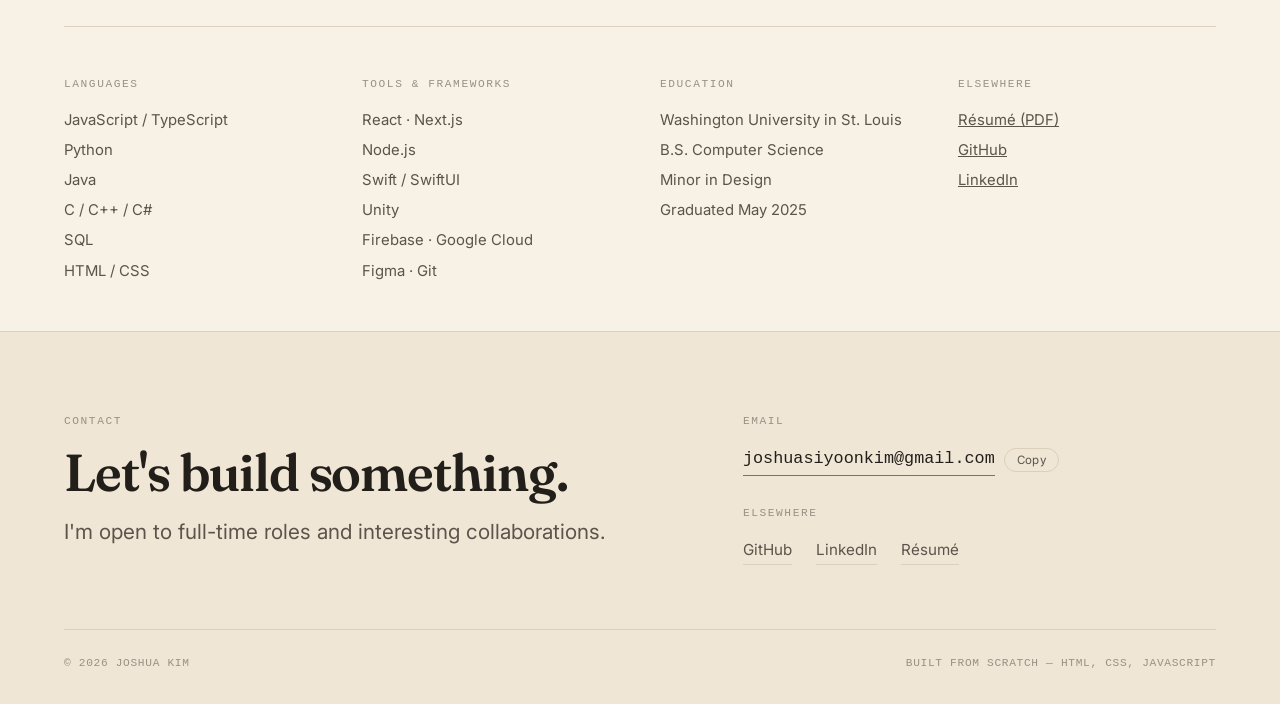
==== commit 8ea19ff1: "Sharpen positioning for a software engineering job search Acting on external portfolio feedback:  - " ====
--- a/about.html
+++ b/about.html
@@ -74,12 +74,11 @@
             never explanations at all.
           </p>
           <p>
-            Right now I'm building full-stack projects and getting better in
-            public. It's a hard market for new graduates and I'd rather spend
-            that time making real things than rehearsing for interviews — so
-            everything here is built end to end, by me, rather than assembled
-            from a tutorial. I'm looking for work where the interface matters
-            as much as what's behind it.
+            I'm currently building full-stack products that combine thoughtful
+            interfaces with dependable engineering — everything here was built
+            end to end rather than assembled from a tutorial. I'm looking for a
+            software engineering role where I can contribute across product,
+            design, and implementation.
           </p>
           <p>
             This site is a case in point: hand-written HTML, CSS, and
@@ -104,21 +103,38 @@
             <span class="exp-role">Instructor — AI Literacy &amp; App Development</span>
             <span class="exp-org">POCO (Power of Choosing Out) · Los Angeles</span>
             <span class="exp-when">Apr 2026 — Present</span>
+            <span class="exp-note">
+              Designed and taught an AI literacy curriculum for 30 high school
+              students with no prior coding experience, taking them through to
+              publishing working mobile apps.
+            </span>
           </li>
           <li>
             <span class="exp-role">Cast Member</span>
             <span class="exp-org">Walt Disney World College Program · Orlando</span>
             <span class="exp-when">Sep 2025 — Jan 2026</span>
+            <span class="exp-note">
+              Held operational and safety standards across daily park
+              operations serving thousands of guests.
+            </span>
           </li>
           <li>
             <span class="exp-role">Teaching Assistant — Web Dev, Intro to Computer Engineering</span>
             <span class="exp-org">Washington University in St. Louis</span>
             <span class="exp-when">Aug 2024 — May 2025</span>
+            <span class="exp-note">
+              Ran studios and office hours for two courses, and graded
+              coursework against rubrics with written feedback.
+            </span>
           </li>
           <li>
             <span class="exp-role">IT Intern</span>
             <span class="exp-org">Marvis Technology · Los Angeles</span>
             <span class="exp-when">May 2023 — Jul 2023</span>
+            <span class="exp-note">
+              Managed client projects for small businesses and improved their
+              IT infrastructure with targeted fixes.
+            </span>
           </li>
         </ol>
       </div>
--- a/css/style.css
+++ b/css/style.css
@@ -246,6 +246,19 @@
   color: var(--ink-soft);
   max-width: 46ch;
   line-height: 1.55;
+}
+
+/* Primary calls to action, kept above the fold */
+.hero-cta {
+  display: flex;
+  flex-wrap: wrap;
+  gap: 0.75rem;
+  margin-top: 1.9rem;
+}
+.hero-cta .btn {
+  justify-content: center;
+  padding: 0.78rem 1.4rem;
+  font-size: 0.92rem;
 }
 
 .hero-meta {
@@ -694,9 +707,18 @@
   grid-column: 1;
 }
 
+.exp-note {
+  grid-column: 1;
+  color: var(--ink-soft);
+  font-size: 0.9rem;
+  line-height: 1.55;
+  max-width: 62ch;
+  margin-top: 0.4rem;
+}
+
 .exp-when {
   grid-column: 2;
-  grid-row: 1 / span 2;
+  grid-row: 1 / span 3;
   font-family: var(--mono);
   font-size: 0.72rem;
   letter-spacing: 0.06em;
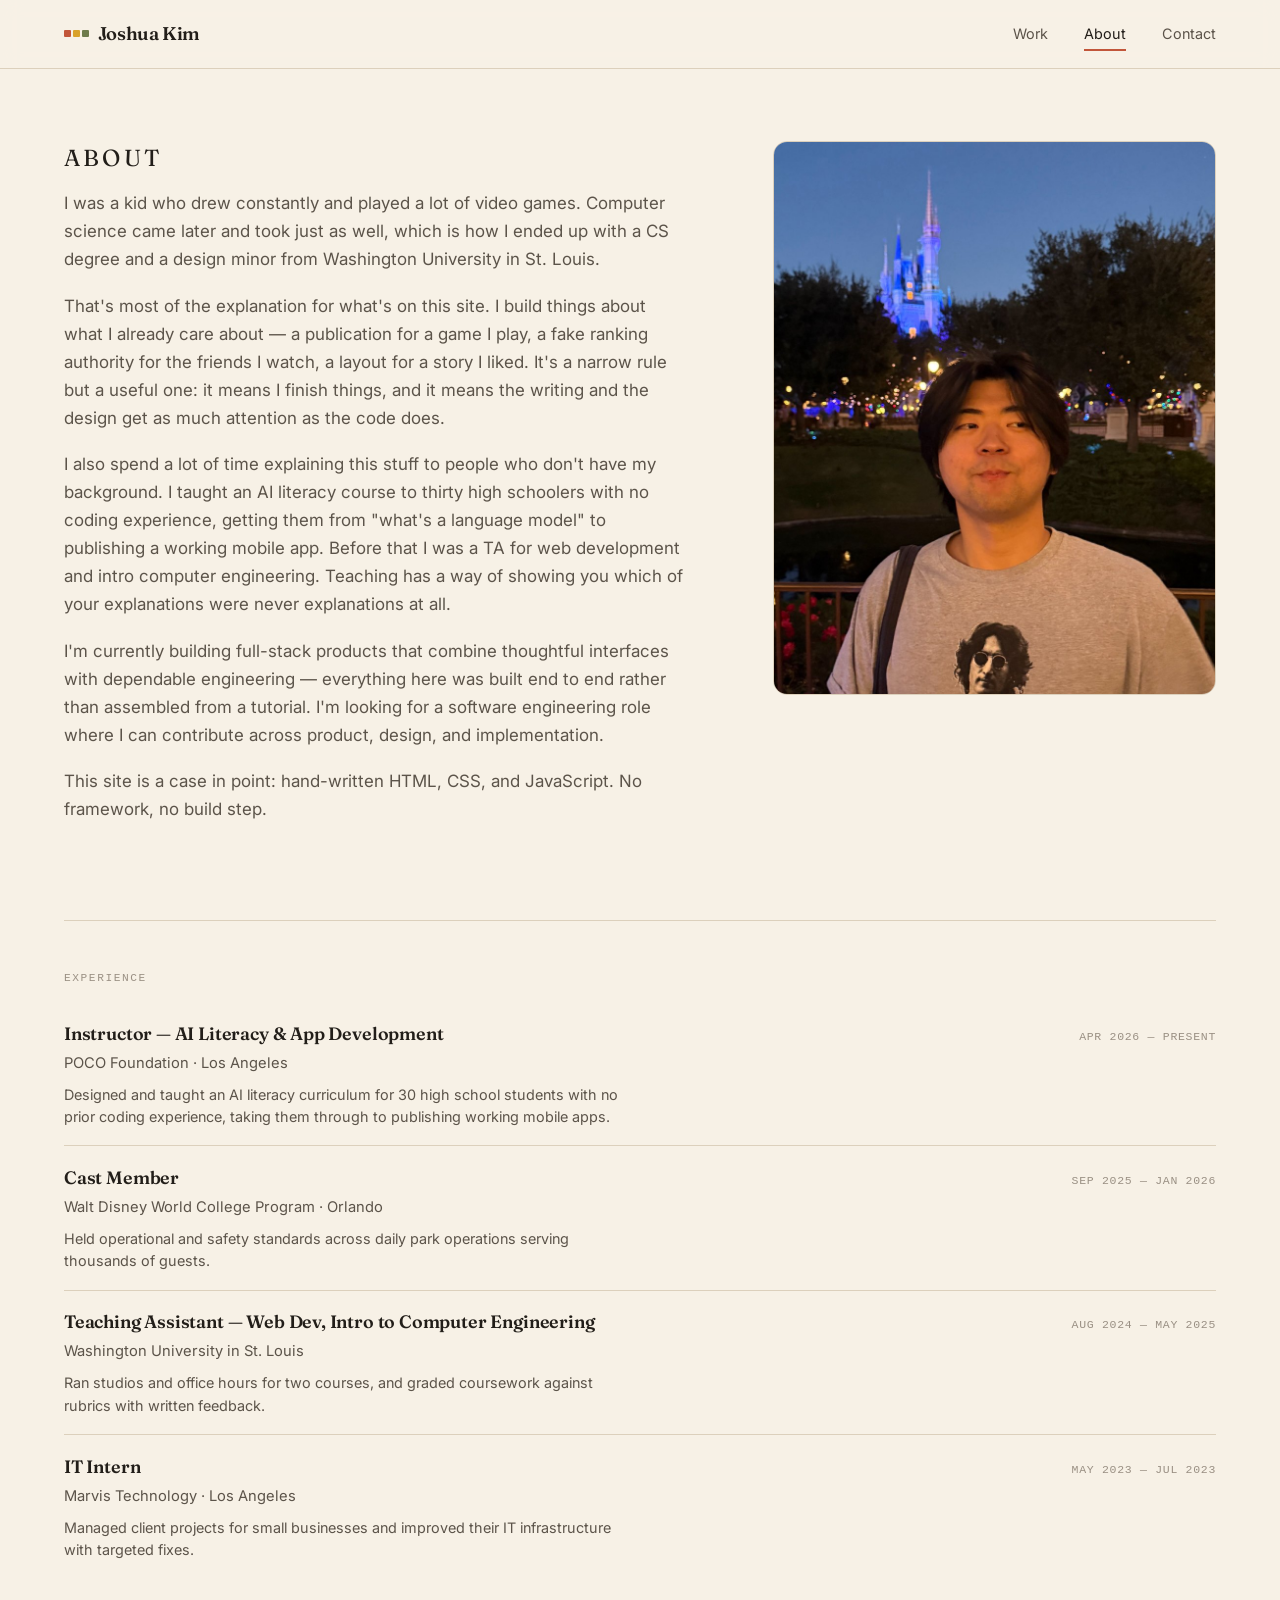
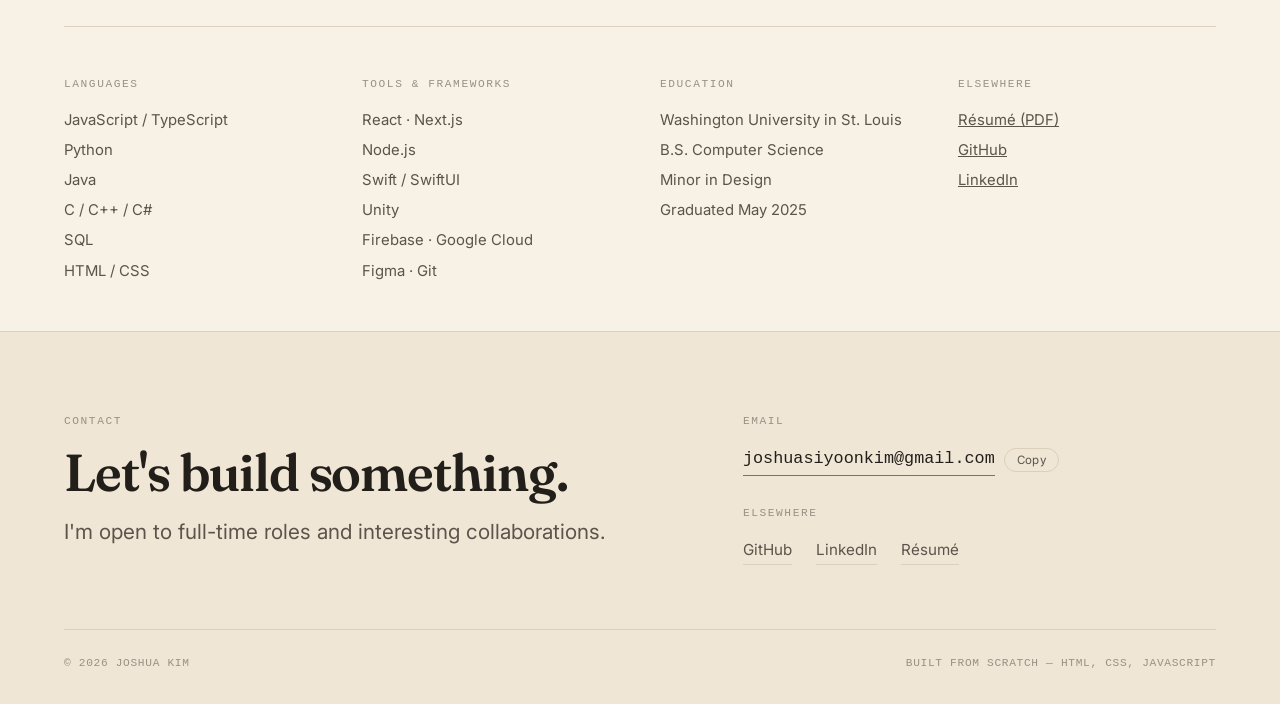
==== commit bf182a20: "Update resume to the August 2026 revision Replaces assets/resume.pdf. Notable changes in this versio" ====
--- a/about.html
+++ b/about.html
@@ -101,7 +101,7 @@
         <ol class="exp-list">
           <li>
             <span class="exp-role">Instructor — AI Literacy &amp; App Development</span>
-            <span class="exp-org">POCO (Power of Choosing Out) · Los Angeles</span>
+            <span class="exp-org">POCO Foundation · Los Angeles</span>
             <span class="exp-when">Apr 2026 — Present</span>
             <span class="exp-note">
               Designed and taught an AI literacy curriculum for 30 high school
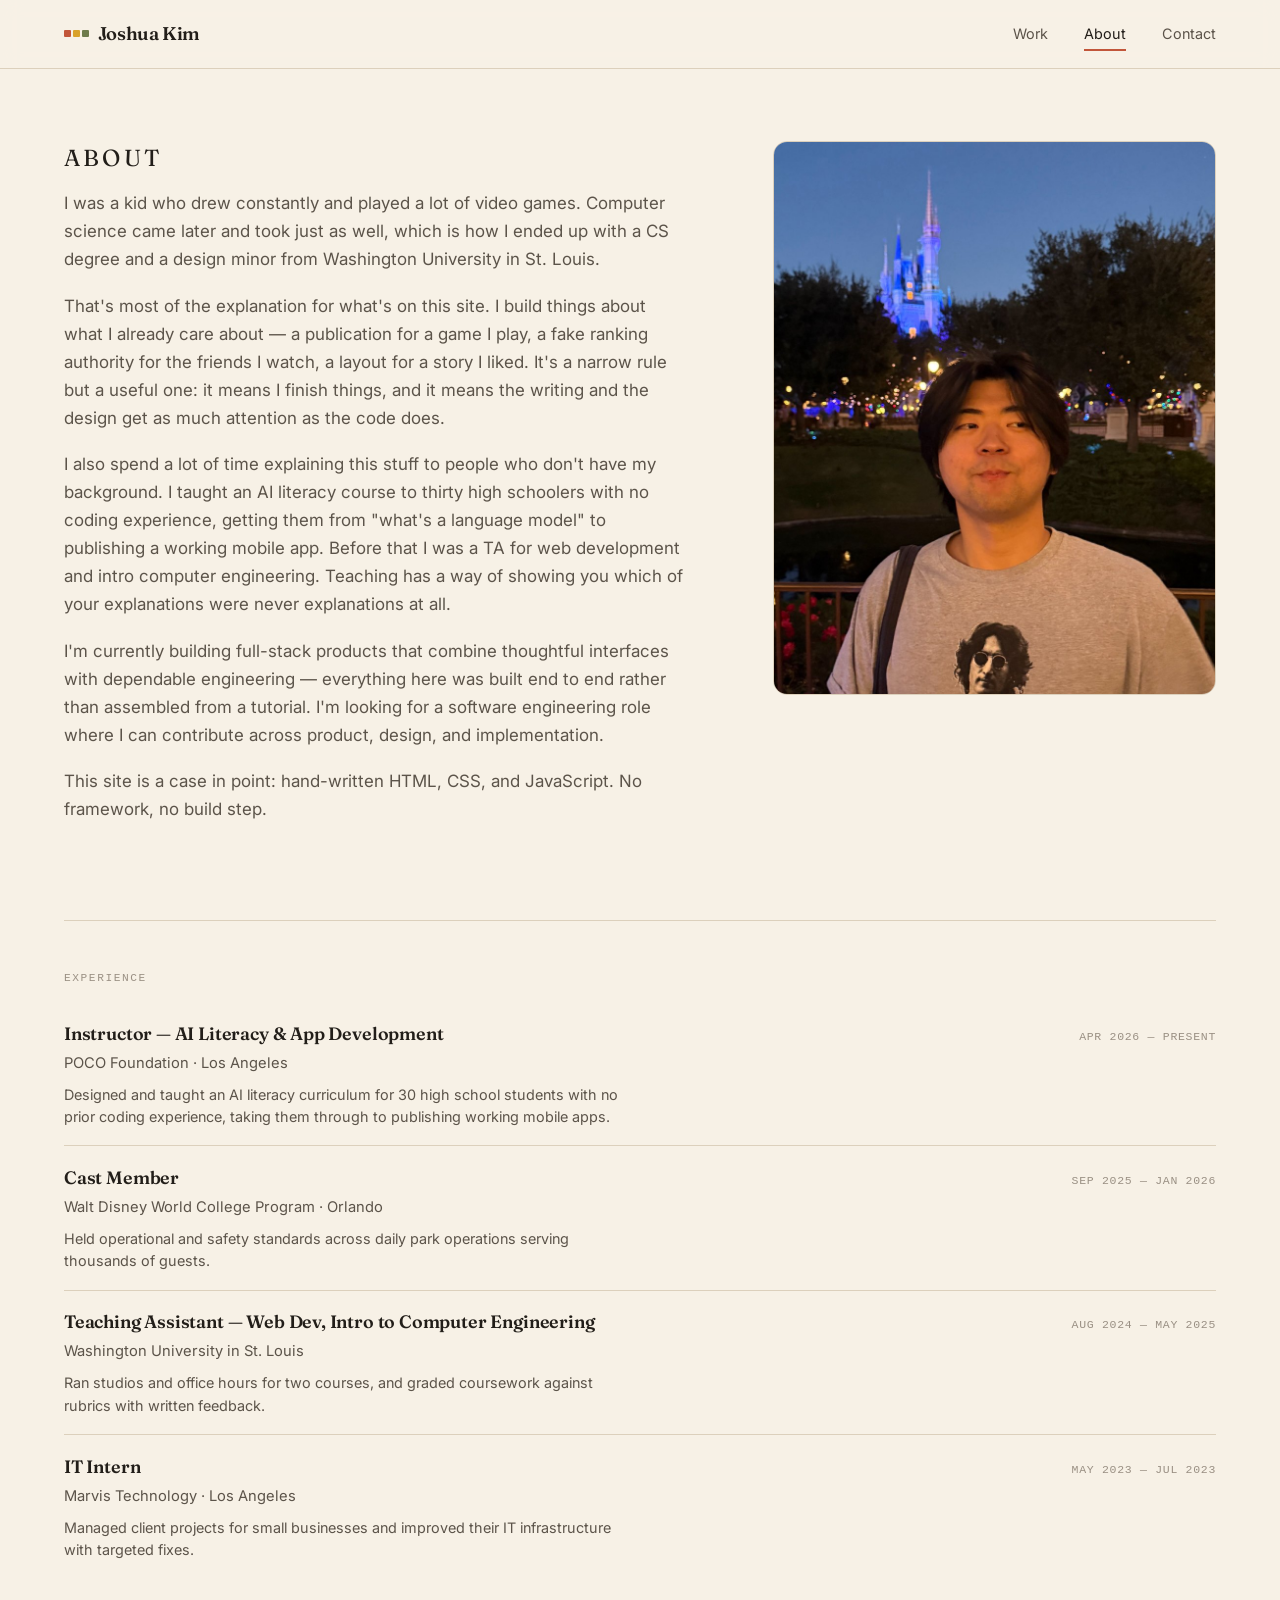
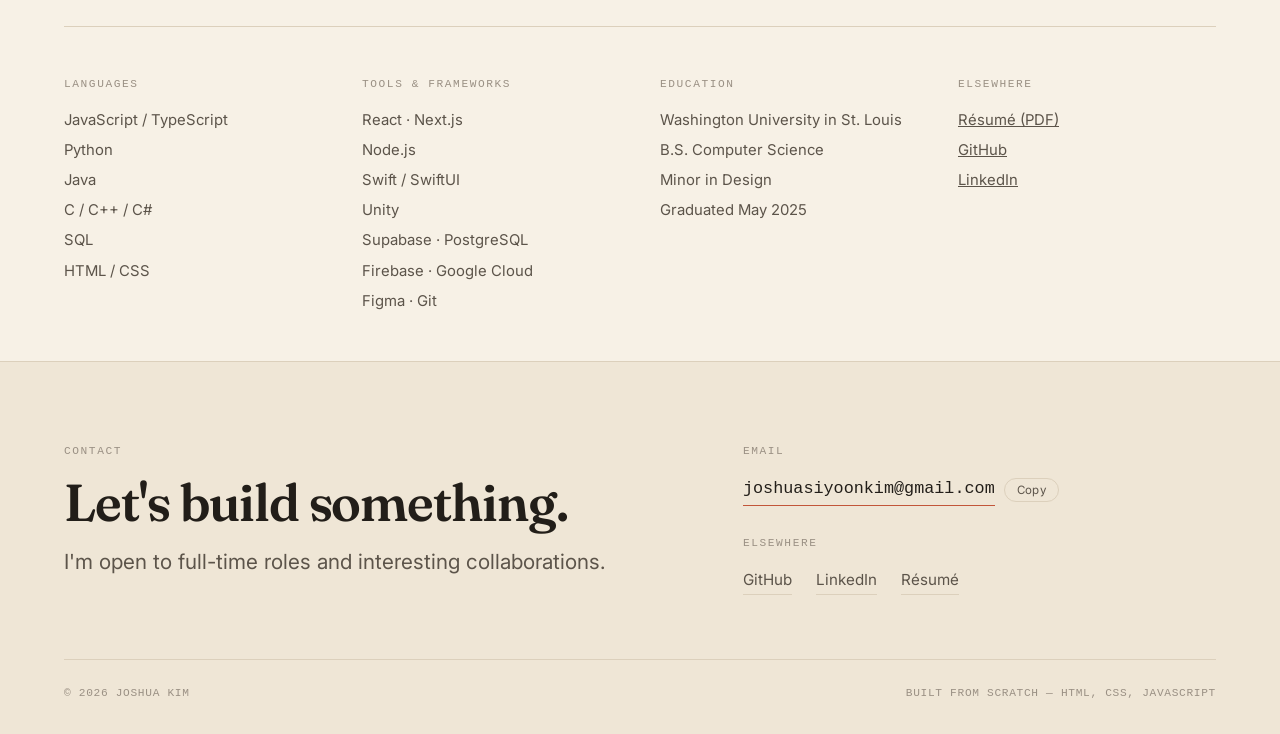
==== commit 3394c967: "Update the resume and rewrite SpikeReport around comments The SpikeReport entry now covers Discord s" ====
--- a/about.html
+++ b/about.html
@@ -158,6 +158,7 @@
             <li>Node.js</li>
             <li>Swift / SwiftUI</li>
             <li>Unity</li>
+            <li>Supabase · PostgreSQL</li>
             <li>Firebase · Google Cloud</li>
             <li>Figma · Git</li>
           </ul>
--- a/css/style.css
+++ b/css/style.css
@@ -500,14 +500,18 @@
   line-height: 1.6;
 }
 
+/* Matches the 4:3 the covers are authored at. At 16/9 the hero cropped
+   roughly 225px off every cover — fine for photographs, but it was
+   cutting labels off the ones that carry type. */
 .project-hero {
-  aspect-ratio: 16 / 9;
+  aspect-ratio: 4 / 3;
+  max-height: 78vh;
   border-radius: 16px;
   overflow: hidden;
   background: var(--project-accent, var(--clay));
   border: 1px solid var(--rule);
 }
-.project-hero img { width: 100%; height: 100%; object-fit: cover; }
+.project-hero img { width: 100%; height: 100%; object-fit: contain; }
 
 .project-layout {
   display: grid;
@@ -532,11 +536,18 @@
 }
 
 .project-section figure { margin: 1.75rem 0 0; }
-.project-section figure img {
+.project-section figure img,
+.project-section figure video {
   width: 100%;
   border-radius: 12px;
   border: 1px solid var(--rule);
   background: var(--paper-2);
+}
+
+.project-section figure video {
+  display: block;
+  background: #000;      /* matches letterboxing on dark footage */
+  aspect-ratio: 16 / 9;
 }
 .project-section figcaption {
   font-family: var(--mono);
